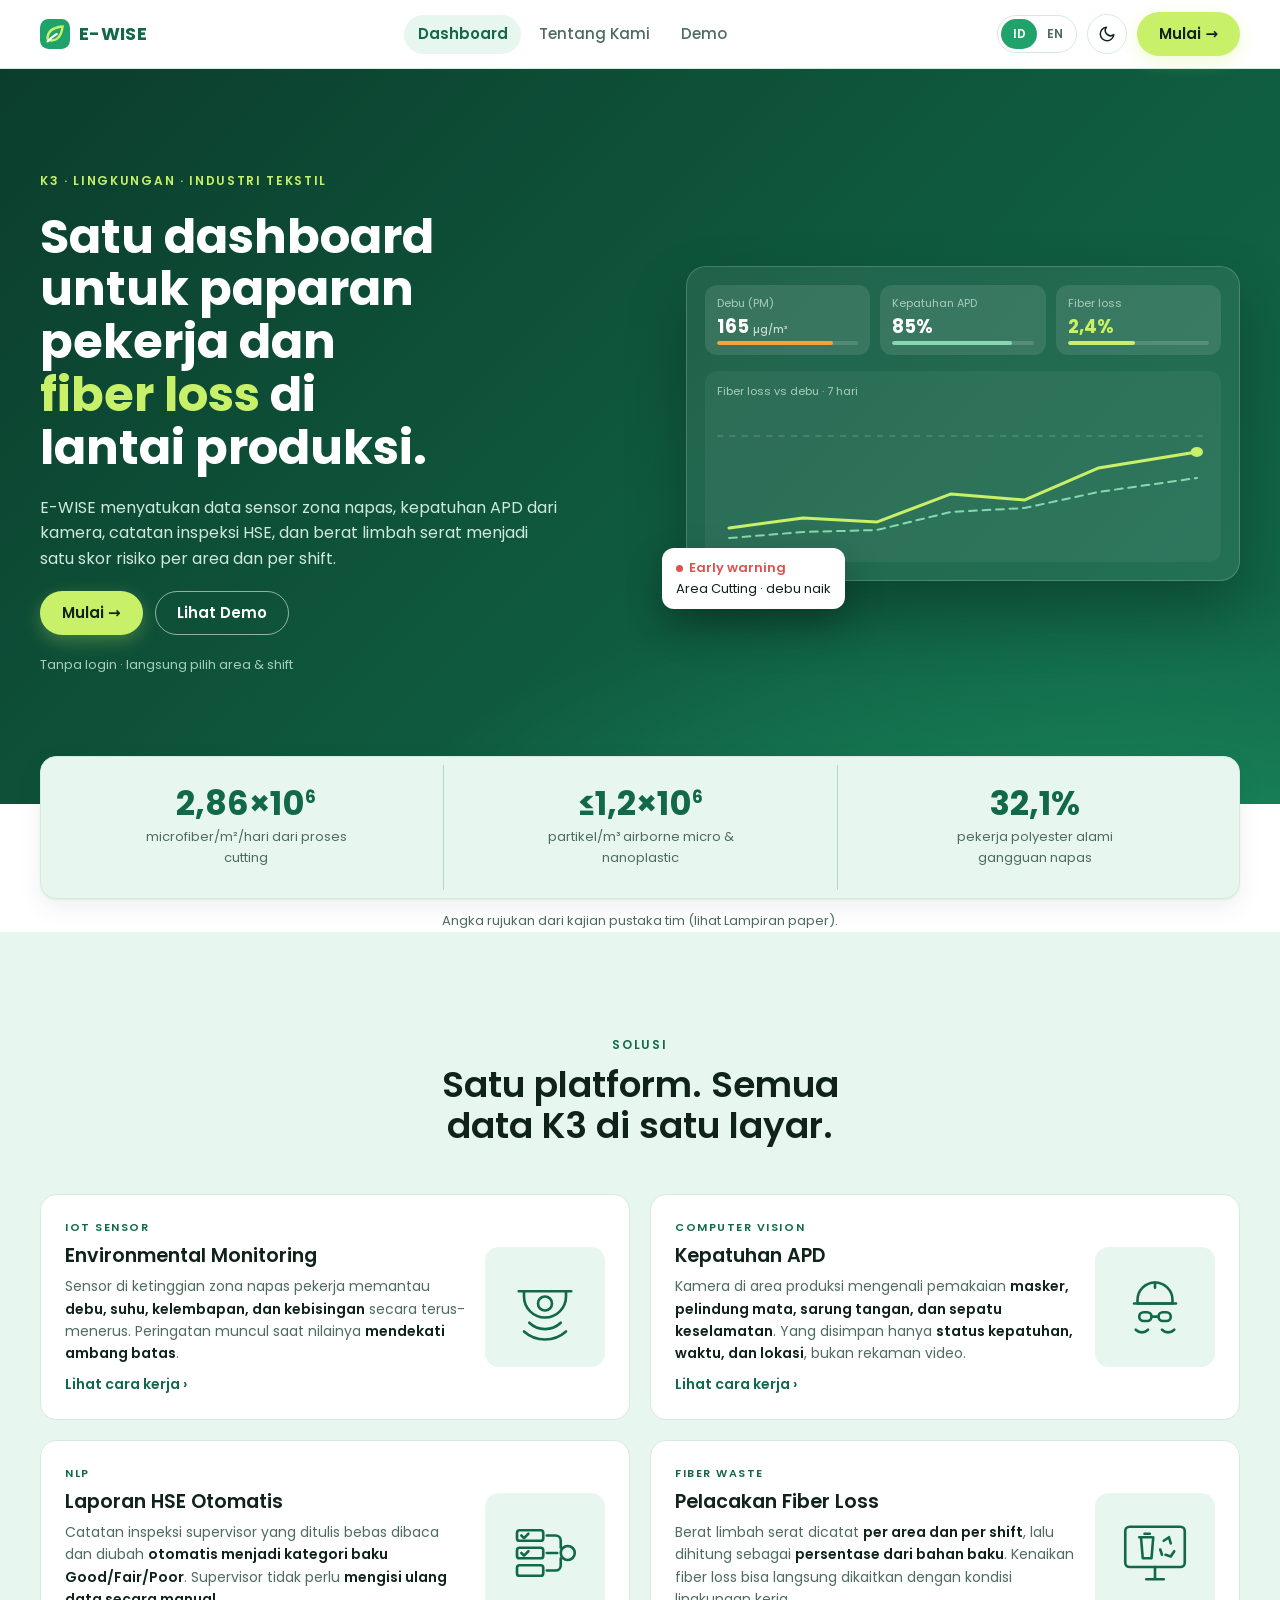
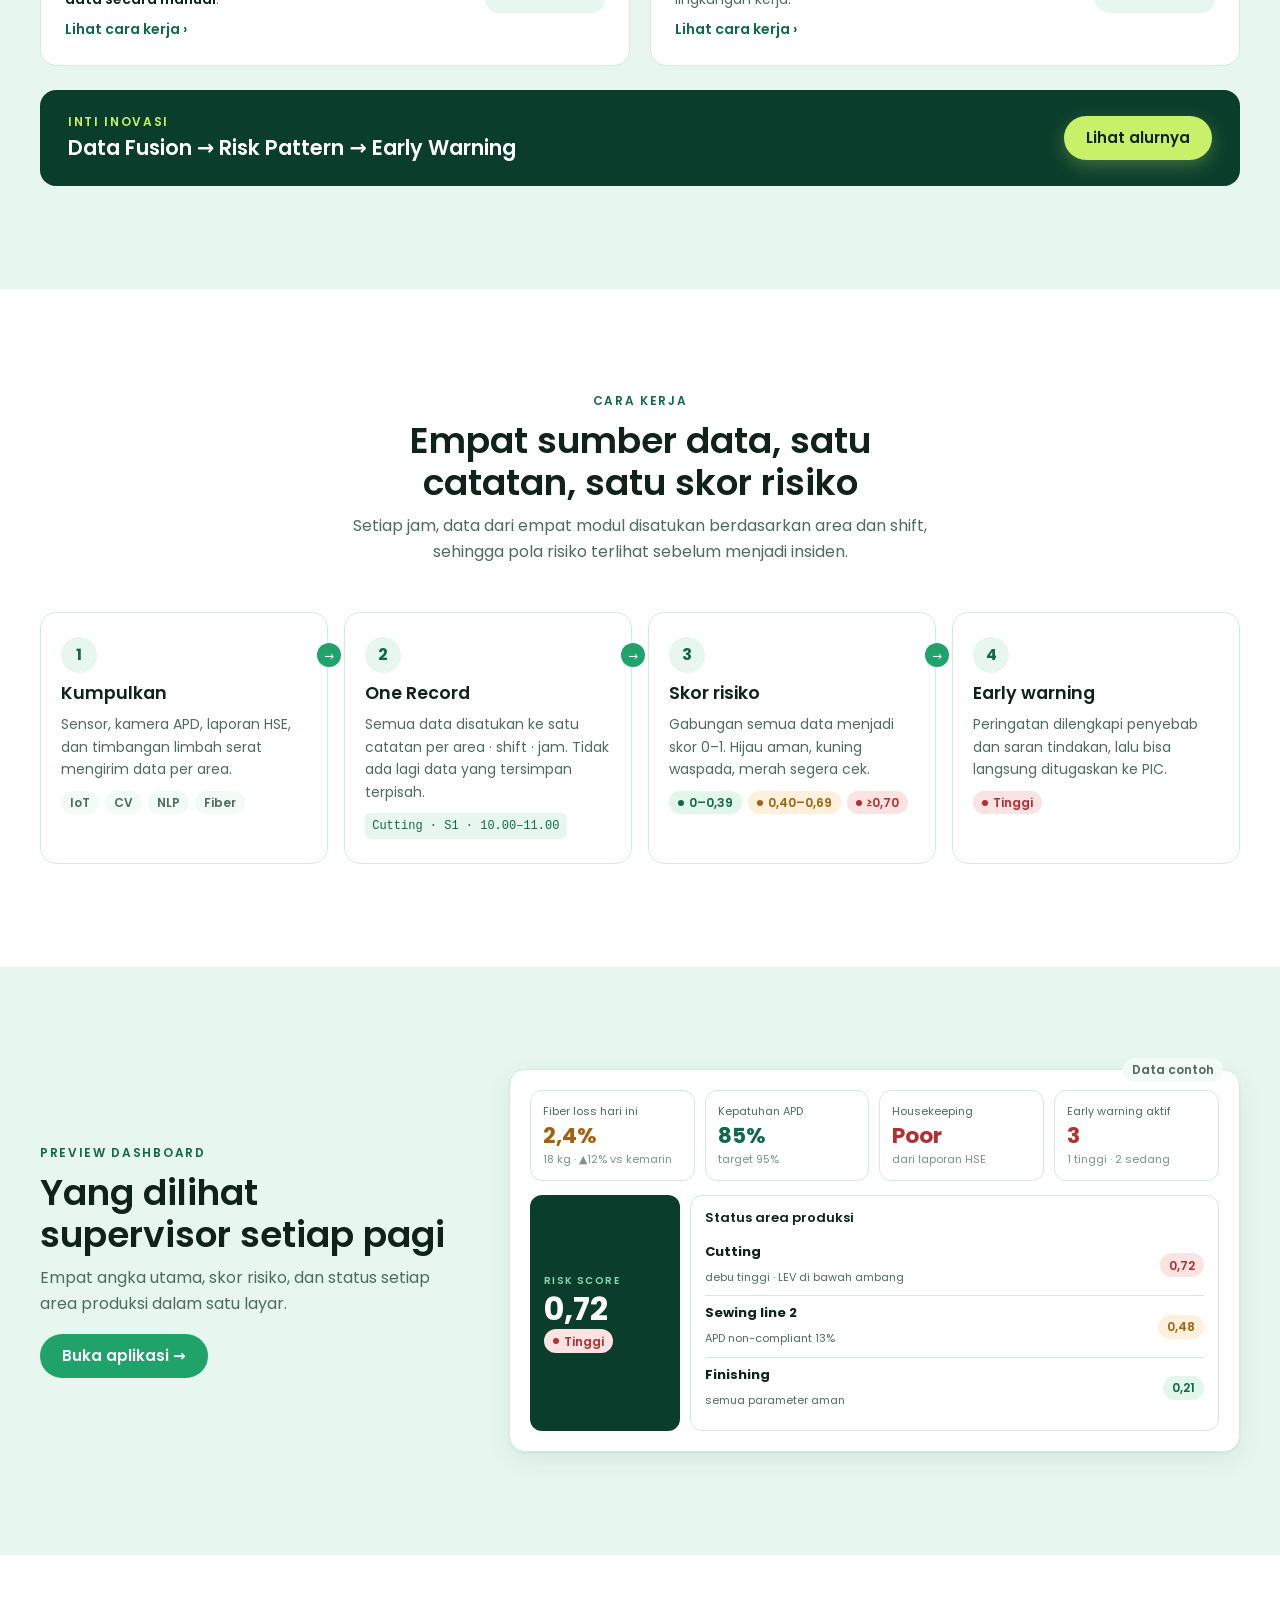
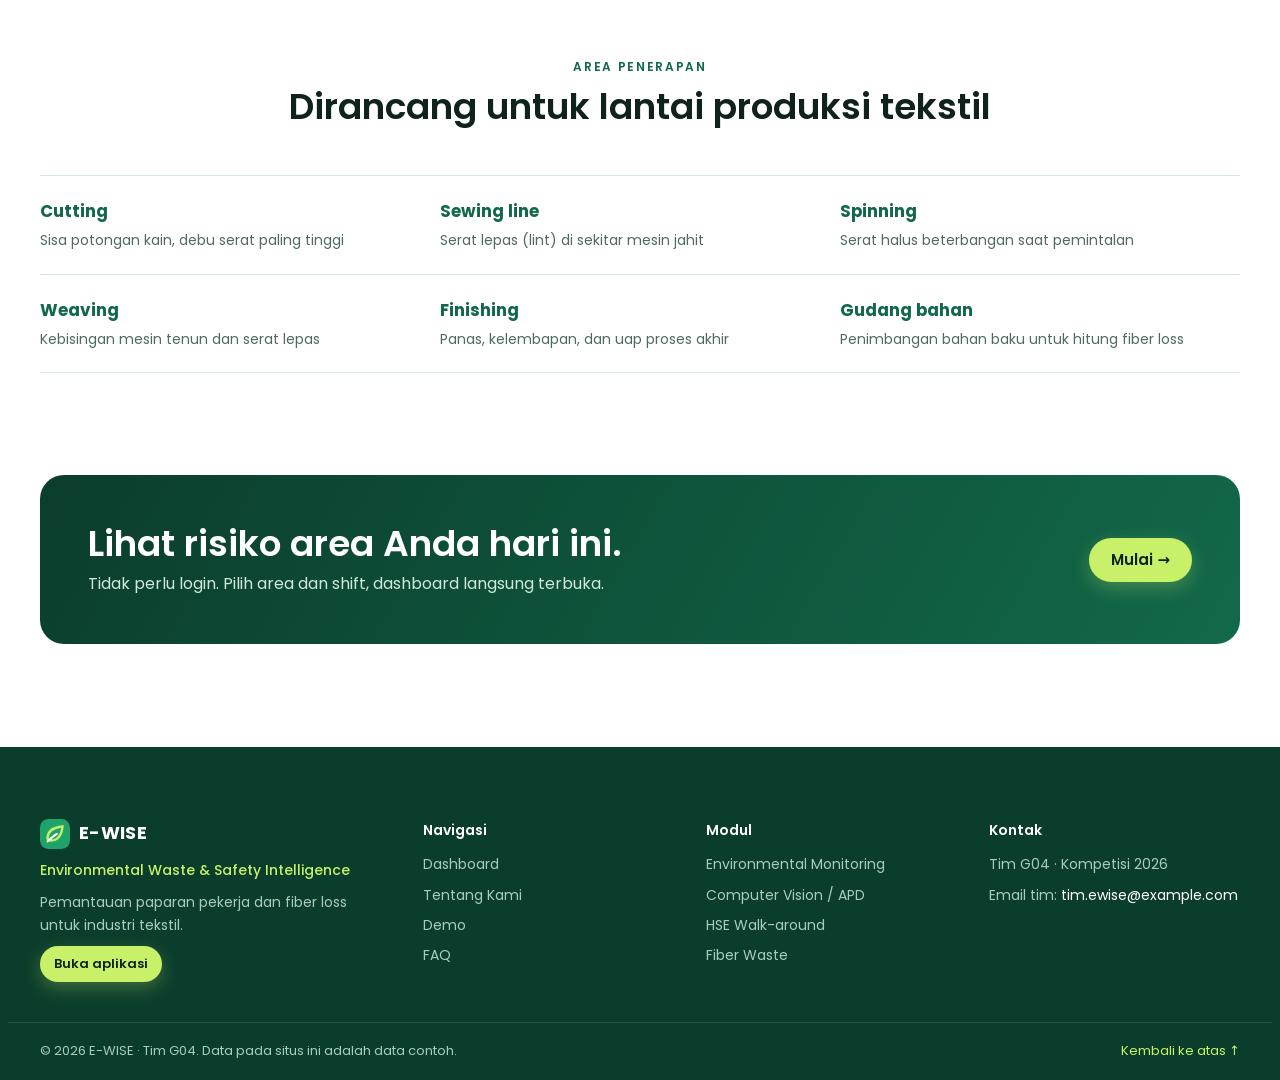
==== index.html @ 15e207cf "First Commit" ====
<!doctype html>
<html lang="id">
<head>
<meta charset="utf-8">
<meta name="viewport" content="width=device-width, initial-scale=1, viewport-fit=cover">
<title>E-WISE</title>
<meta name="claude:viewport-fit-sides" content="cover">
<meta name="description" content="E-WISE — Environmental Waste & Safety Intelligence. Satu dashboard untuk paparan pekerja dan fiber loss di lantai produksi tekstil.">
<link rel="preconnect" href="https://fonts.googleapis.com">
<link rel="preconnect" href="https://fonts.gstatic.com" crossorigin>
<link rel="stylesheet" href="https://fonts.googleapis.com/css2?family=Poppins:wght@400;500;600;700&display=swap">
<link rel="stylesheet" href="assets/css/tokens.css">
<link rel="stylesheet" href="assets/css/site.css">
</head>
<body>
<a class="skip" href="#main" data-i18n="nav.skip">Lompat ke konten</a>

<!-- =================== HEADER =================== -->
<header class="site-header" id="top">
  <div class="wrap header-inner">
    <a class="logo" href="#dashboard" data-logo aria-label="E-WISE beranda"><span>E-WISE</span></a>

    <nav class="main-nav" id="mainNav" aria-label="Utama">
      <a href="#dashboard" data-route="dashboard" data-i18n="nav.dashboard">Dashboard</a>
      <a href="#tentang" data-route="tentang" data-i18n="nav.about">Tentang Kami</a>
      <a href="#demo" data-route="demo" data-i18n="nav.demo">Demo</a>
    </nav>

    <div class="header-tools">
      <div class="seg" role="group" data-i18n-attr="aria-label:common.lang">
        <button type="button" data-lang-btn="id" aria-pressed="true">ID</button>
        <button type="button" data-lang-btn="en" aria-pressed="false">EN</button>
      </div>
      <button type="button" class="theme-toggle" data-theme-toggle aria-label="Ganti tema">
        <svg class="i-moon" viewBox="0 0 24 24" fill="none" stroke="currentColor" stroke-width="2" stroke-linecap="round" stroke-linejoin="round"><path d="M21 12.8A9 9 0 1 1 11.2 3a7 7 0 0 0 9.8 9.8z"/></svg>
        <svg class="i-sun" viewBox="0 0 24 24" fill="none" stroke="currentColor" stroke-width="2" stroke-linecap="round"><circle cx="12" cy="12" r="4.5"/><path d="M12 2v2M12 20v2M4.9 4.9l1.4 1.4M17.7 17.7l1.4 1.4M2 12h2M20 12h2M4.9 19.1l1.4-1.4M17.7 6.3l1.4-1.4"/></svg>
      </button>
      <a class="btn btn-accent btn-start" href="app.html" data-i18n="nav.start">Mulai →</a>
      <button type="button" class="nav-burger" id="navBurger" aria-expanded="false" aria-controls="mainNav">
        <span class="sr-only" data-i18n="nav.menu">Menu</span>
        <svg viewBox="0 0 24 24" width="22" height="22" fill="none" stroke="currentColor" stroke-width="2" stroke-linecap="round"><path d="M4 7h16M4 12h16M4 17h16"/></svg>
      </button>
    </div>
  </div>
</header>

<main id="main">

<!-- =================== VIEW: DASHBOARD (Beranda) =================== -->
<section class="view" data-view="dashboard" aria-labelledby="heroTitle">

  <!-- Hero -->
  <div class="hero band">
    <div class="wrap hero-inner">
      <div class="hero-copy">
        <p class="eyebrow eyebrow-lime" data-i18n="hero.eyebrow">K3 · Lingkungan · Industri Tekstil</p>
        <h1 id="heroTitle" data-i18n-html="hero.title">Satu dashboard untuk paparan pekerja dan <span class="hl">fiber loss</span> di lantai produksi.</h1>
        <p class="hero-sub" data-i18n="hero.sub"></p>
        <div class="hero-cta">
          <a class="btn btn-accent" href="app.html" data-i18n="hero.ctaStart">Mulai →</a>
          <a class="btn btn-ghost-light" href="#demo" data-i18n="hero.ctaDemo">Lihat Demo</a>
        </div>
        <p class="hero-note" data-i18n="hero.note"></p>
      </div>

      <div class="hero-visual" aria-hidden="true">
        <div class="pv-frame">
          <div class="pv-tiles">
            <div class="pv-tile"><span data-i18n="hero.pvPm">Debu (PM)</span><b class="tabnum">165 <small>µg/m³</small></b><i class="bar"><em style="width:82%;background:var(--warn)"></em></i></div>
            <div class="pv-tile"><span data-i18n="hero.pvApd">Kepatuhan APD</span><b class="tabnum">85%</b><i class="bar"><em style="width:85%"></em></i></div>
            <div class="pv-tile"><span data-i18n="hero.pvFiber">Fiber loss</span><b class="tabnum hl">2,4%</b><i class="bar"><em style="width:48%;background:var(--c-lime)"></em></i></div>
          </div>
          <div class="pv-chart">
            <p class="pv-chart-label" data-i18n="hero.pvChart">Fiber loss vs debu · 7 hari</p>
            <svg viewBox="0 0 400 150" preserveAspectRatio="none">
              <path d="M0 30 H400" stroke="rgba(255,255,255,.25)" stroke-dasharray="5 5"/>
              <path class="pv-line" d="M10 122 L70 112 L130 116 L190 88 L250 94 L310 62 L390 46" fill="none" stroke="#C8F169" stroke-width="3" stroke-linecap="round" stroke-linejoin="round"/>
              <path d="M10 132 L70 126 L130 124 L190 106 L250 102 L310 86 L390 72" fill="none" stroke="#86D9AE" stroke-width="2" stroke-dasharray="6 5" stroke-linecap="round"/>
              <circle cx="390" cy="46" r="5" fill="#C8F169"/>
            </svg>
          </div>
        </div>
        <div class="pv-toast">
          <p class="pv-toast-t"><span class="dot dot-risk"></span> <span data-i18n="hero.ewTitle">Early warning</span></p>
          <p data-i18n="hero.ewBody">Area Cutting · debu naik</p>
        </div>
      </div>
    </div>
  </div>

  <!-- Angka -->
  <div class="wrap">
    <div class="stats card">
      <div class="stat"><b class="tabnum">2,86×10<sup>6</sup></b><span data-i18n="stats.s1"></span></div>
      <div class="stat"><b class="tabnum">≤1,2×10<sup>6</sup></b><span data-i18n="stats.s2"></span></div>
      <div class="stat"><b class="tabnum">32,1%</b><span data-i18n="stats.s3"></span></div>
    </div>
    <p class="caption stats-note" data-i18n="stats.note"></p>
  </div>

  <!-- Solusi: 4 modul -->
  <div class="section section-soft" id="solusi">
    <div class="wrap">
      <header class="sec-head">
        <p class="eyebrow" data-i18n="sol.eyebrow">Solusi</p>
        <h2 data-i18n="sol.title">Satu platform. Semua data K3 di satu layar.</h2>
      </header>
      <div class="modules">
        <article class="module card">
          <div class="module-text">
            <p class="eyebrow" data-i18n="sol.m1.tag"></p>
            <h3 data-i18n="sol.m1.title"></h3>
            <p data-i18n-html="sol.m1.desc"></p>
            <a href="#demo-2" class="more" data-i18n="sol.link">Lihat cara kerja ›</a>
          </div>
          <div class="module-art"><svg viewBox="0 0 96 96" fill="none" stroke="currentColor" stroke-width="3" stroke-linecap="round"><path d="M18 30h60M24 30v6a24 24 0 0 0 48 0v-6"/><circle cx="48" cy="44" r="8"/><path d="M30 66a26 26 0 0 0 36 0M24 76a36 36 0 0 0 48 0"/></svg></div>
        </article>
        <article class="module card">
          <div class="module-text">
            <p class="eyebrow" data-i18n="sol.m2.tag"></p>
            <h3 data-i18n="sol.m2.title"></h3>
            <p data-i18n-html="sol.m2.desc"></p>
            <a href="#demo-3" class="more" data-i18n="sol.link">Lihat cara kerja ›</a>
          </div>
          <div class="module-art"><svg viewBox="0 0 96 96" fill="none" stroke="currentColor" stroke-width="3" stroke-linecap="round" stroke-linejoin="round"><path d="M28 40a20 20 0 0 1 40 0v4H28z"/><path d="M24 44h48M48 20v6"/><rect x="30" y="54" width="14" height="10" rx="5"/><rect x="52" y="54" width="14" height="10" rx="5"/><path d="M44 59h8"/><path d="M26 74c4 4 10 4 14 0M56 74c4 4 10 4 14 0"/></svg></div>
        </article>
        <article class="module card">
          <div class="module-text">
            <p class="eyebrow" data-i18n="sol.m3.tag"></p>
            <h3 data-i18n="sol.m3.title"></h3>
            <p data-i18n-html="sol.m3.desc"></p>
            <a href="#demo-4" class="more" data-i18n="sol.link">Lihat cara kerja ›</a>
          </div>
          <div class="module-art"><svg viewBox="0 0 96 96" fill="none" stroke="currentColor" stroke-width="3" stroke-linecap="round" stroke-linejoin="round"><rect x="16" y="22" width="30" height="12" rx="3"/><rect x="16" y="42" width="30" height="12" rx="3"/><rect x="16" y="62" width="30" height="12" rx="3"/><path d="M21 28l3 3 5-5M21 48l3 3 5-5"/><path d="M50 28h10a6 6 0 0 1 6 6v8M50 48h12M50 68h10a6 6 0 0 0 6-6v-8"/><circle cx="74" cy="48" r="8"/></svg></div>
        </article>
        <article class="module card">
          <div class="module-text">
            <p class="eyebrow" data-i18n="sol.m4.tag"></p>
            <h3 data-i18n="sol.m4.title"></h3>
            <p data-i18n-html="sol.m4.desc"></p>
            <a href="#demo-5" class="more" data-i18n="sol.link">Lihat cara kerja ›</a>
          </div>
          <div class="module-art"><svg viewBox="0 0 96 96" fill="none" stroke="currentColor" stroke-width="3" stroke-linecap="round" stroke-linejoin="round"><rect x="14" y="18" width="68" height="46" rx="5"/><path d="M38 78h20M48 64v14"/><path d="M30 30h14M32 30l2 24h10l2-24M36 26h6"/><path d="M58 34l6-4 2 7M70 46l-4 6-6-2M56 50l-2-6"/></svg></div>
        </article>
      </div>

      <div class="innov band">
        <div>
          <p class="eyebrow eyebrow-lime" data-i18n="innov.eyebrow">Inti inovasi</p>
          <p class="innov-title" data-i18n="innov.title">Data Fusion → Risk Pattern → Early Warning</p>
        </div>
        <a class="btn btn-accent" href="#cara-kerja" data-i18n="innov.btn">Lihat alurnya</a>
      </div>
    </div>
  </div>

  <!-- Cara kerja singkat -->
  <div class="section" id="cara-kerja">
    <div class="wrap">
      <header class="sec-head">
        <p class="eyebrow" data-i18n="how.eyebrow">Cara kerja</p>
        <h2 data-i18n="how.title"></h2>
        <p class="sec-sub" data-i18n="how.sub"></p>
      </header>
      <ol class="flow">
        <li class="flow-step"><span class="flow-n">1</span><h3 data-i18n="how.s1t"></h3><p data-i18n="how.s1d"></p>
          <div class="flow-sources"><span class="chip chip-neutral no-dot">IoT</span><span class="chip chip-neutral no-dot">CV</span><span class="chip chip-neutral no-dot">NLP</span><span class="chip chip-neutral no-dot">Fiber</span></div></li>
        <li class="flow-step"><span class="flow-n">2</span><h3 data-i18n="how.s2t"></h3><p data-i18n="how.s2d"></p>
          <code class="flow-code">Cutting · S1 · 10.00–11.00</code></li>
        <li class="flow-step"><span class="flow-n">3</span><h3 data-i18n="how.s3t"></h3><p data-i18n="how.s3d"></p>
          <div class="flow-scale"><span class="chip chip-ok">0–0,39</span><span class="chip chip-warn">0,40–0,69</span><span class="chip chip-risk">≥0,70</span></div></li>
        <li class="flow-step"><span class="flow-n">4</span><h3 data-i18n="how.s4t"></h3><p data-i18n="how.s4d"></p>
          <div class="flow-sources"><span class="chip chip-risk" data-i18n="preview.high">Tinggi</span></div></li>
      </ol>
    </div>
  </div>

  <!-- Preview dashboard -->
  <div class="section section-soft" id="preview">
    <div class="wrap preview-grid">
      <header class="sec-head sec-head-left">
        <p class="eyebrow" data-i18n="preview.eyebrow">Preview dashboard</p>
        <h2 data-i18n="preview.title"></h2>
        <p class="sec-sub" data-i18n="preview.sub"></p>
        <a class="btn btn-primary" href="app.html" data-i18n="preview.open">Buka aplikasi →</a>
      </header>
      <div class="preview card">
        <span class="chip chip-neutral no-dot sample-tag" data-i18n="preview.sample">Data contoh</span>
        <div class="kpis">
          <div class="kpi"><span data-i18n="preview.k1"></span><b class="tabnum" style="color:var(--warn-text)">2,4%</b><small data-i18n="preview.k1s"></small></div>
          <div class="kpi"><span data-i18n="preview.k2"></span><b class="tabnum" style="color:var(--ok-text)">85%</b><small data-i18n="preview.k2s"></small></div>
          <div class="kpi"><span data-i18n="preview.k3"></span><b style="color:var(--risk-text)">Poor</b><small data-i18n="preview.k3s"></small></div>
          <div class="kpi"><span data-i18n="preview.k4"></span><b class="tabnum" style="color:var(--risk-text)">3</b><small data-i18n="preview.k4s"></small></div>
        </div>
        <div class="preview-bottom">
          <div class="risk-tile">
            <span data-i18n="preview.risk">Risk score</span>
            <b class="tabnum">0,72</b>
            <span class="chip chip-risk" data-i18n="preview.high">Tinggi</span>
          </div>
          <div class="area-status">
            <p class="mini-title" data-i18n="preview.areas">Status area produksi</p>
            <ul>
              <li><div><b>Cutting</b><small>debu tinggi · LEV di bawah ambang</small></div><span class="chip chip-risk no-dot">0,72</span></li>
              <li><div><b>Sewing line 2</b><small>APD non-compliant 13%</small></div><span class="chip chip-warn no-dot">0,48</span></li>
              <li><div><b>Finishing</b><small>semua parameter aman</small></div><span class="chip chip-ok no-dot">0,21</span></li>
            </ul>
          </div>
        </div>
      </div>
    </div>
  </div>

  <!-- Area penerapan -->
  <div class="section" id="area">
    <div class="wrap">
      <header class="sec-head">
        <p class="eyebrow" data-i18n="areas.eyebrow">Area penerapan</p>
        <h2 data-i18n="areas.title"></h2>
      </header>
      <ul class="areas">
        <li><b data-i18n="areas.a1"></b><span data-i18n="areas.a1d"></span></li>
        <li><b data-i18n="areas.a2"></b><span data-i18n="areas.a2d"></span></li>
        <li><b data-i18n="areas.a3"></b><span data-i18n="areas.a3d"></span></li>
        <li><b data-i18n="areas.a4"></b><span data-i18n="areas.a4d"></span></li>
        <li><b data-i18n="areas.a5"></b><span data-i18n="areas.a5d"></span></li>
        <li><b data-i18n="areas.a6"></b><span data-i18n="areas.a6d"></span></li>
      </ul>
    </div>
  </div>

  <!-- CTA -->
  <div class="wrap">
    <div class="cta band">
      <div>
        <h2 data-i18n="cta.title"></h2>
        <p data-i18n="cta.sub"></p>
      </div>
      <a class="btn btn-accent" href="app.html" data-i18n="cta.btn">Mulai →</a>
    </div>
  </div>
</section>

<!-- =================== VIEW: TENTANG KAMI =================== -->
<section class="view" data-view="tentang" hidden aria-labelledby="aboutTitle">
  <div class="page-hero">
    <div class="wrap">
      <p class="eyebrow" data-i18n="about.eyebrow">Tentang kami</p>
      <h1 id="aboutTitle" data-i18n="about.title"></h1>
      <p class="lead" data-i18n="about.lead"></p>
    </div>
  </div>

  <!-- Masalah (shortcut Tentang Kami — sesuai brief) -->
  <div class="section section-tight" id="masalah">
    <div class="wrap">
      <header class="sec-head">
        <p class="eyebrow" data-i18n="about.probEyebrow">Masalah</p>
        <h2 class="prob-title" data-i18n-html="about.probTitle"></h2>
      </header>
      <div class="problems">
        <article class="problem card">
          <div class="problem-ic"><svg viewBox="0 0 64 64" fill="none" stroke="currentColor" stroke-width="2.5" stroke-linecap="round" stroke-linejoin="round"><circle cx="30" cy="24" r="10"/><path d="M14 56c0-10 7-16 16-16s16 6 16 16"/><path d="M22 30h16v6H22z"/><circle cx="48" cy="20" r="3"/><circle cx="54" cy="28" r="2"/><circle cx="50" cy="12" r="2"/></svg></div>
          <div>
            <h3 data-i18n="about.p1t"></h3>
            <p data-i18n-html="about.p1d"></p>
            <span class="chip chip-ok no-dot" data-i18n="about.p1s"></span>
          </div>
        </article>
        <article class="problem card">
          <div class="problem-ic"><svg viewBox="0 0 64 64" fill="none" stroke="currentColor" stroke-width="2.5" stroke-linecap="round" stroke-linejoin="round"><path d="M8 18h18l4 6h26v28H8z"/><circle cx="32" cy="36" r="5"/><path d="M24 48c1-4 4-6 8-6s7 2 8 6"/></svg></div>
          <div>
            <h3 data-i18n="about.p2t"></h3>
            <p data-i18n-html="about.p2d"></p>
            <span class="chip chip-ok no-dot" data-i18n="about.p2s"></span>
          </div>
        </article>
      </div>
    </div>
  </div>

  <!-- Cerita + visi misi -->
  <div class="section section-soft">
    <div class="wrap story">
      <div class="story-text">
        <p class="eyebrow" data-i18n="about.storyEyebrow">Cerita</p>
        <h2 data-i18n="about.storyTitle"></h2>
        <p data-i18n="about.story1"></p>
        <p data-i18n="about.story2"></p>
      </div>
      <div class="vm">
        <div class="vm-card band">
          <p class="eyebrow eyebrow-lime" data-i18n="about.visiT">Visi</p>
          <p class="vm-visi" data-i18n="about.visi"></p>
        </div>
        <div class="vm-card card">
          <p class="eyebrow" data-i18n="about.misiT">Misi</p>
          <ol class="misi">
            <li data-i18n="about.misi1"></li>
            <li data-i18n="about.misi2"></li>
            <li data-i18n="about.misi3"></li>
          </ol>
        </div>
      </div>
    </div>
  </div>

  <!-- Standar acuan -->
  <div class="section" id="standar">
    <div class="wrap">
      <header class="sec-head">
        <p class="eyebrow" data-i18n="about.stdEyebrow">Standar acuan</p>
        <h2 data-i18n="about.stdTitle"></h2>
      </header>
      <div class="stds">
        <div class="std"><b data-i18n="about.std1t"></b><p data-i18n="about.std1d"></p></div>
        <div class="std"><b data-i18n="about.std2t"></b><p data-i18n="about.std2d"></p></div>
        <div class="std"><b data-i18n="about.std3t"></b><p data-i18n="about.std3d"></p></div>
      </div>
    </div>
  </div>

  <!-- Tim -->
  <div class="section section-soft" id="tim">
    <div class="wrap">
      <header class="sec-head">
        <p class="eyebrow" data-i18n="about.teamEyebrow">Tim</p>
        <h2 data-i18n="about.teamTitle">Tim G04</h2>
        <p class="caption" data-i18n="about.teamNote"></p>
      </header>
      <ul class="team">
        <li class="member card"><div class="avatar">1</div><b data-i18n="about.memberName">Nama anggota</b><span data-i18n="about.r1"></span></li>
        <li class="member card"><div class="avatar">2</div><b data-i18n="about.memberName">Nama anggota</b><span data-i18n="about.r2"></span></li>
        <li class="member card"><div class="avatar">3</div><b data-i18n="about.memberName">Nama anggota</b><span data-i18n="about.r3"></span></li>
        <li class="member card"><div class="avatar">4</div><b data-i18n="about.memberName">Nama anggota</b><span data-i18n="about.r4"></span></li>
      </ul>
    </div>
  </div>

  <!-- Perjalanan -->
  <div class="section" id="perjalanan">
    <div class="wrap">
      <header class="sec-head">
        <p class="eyebrow" data-i18n="about.jEyebrow">Perjalanan</p>
        <h2 data-i18n="about.jTitle"></h2>
      </header>
      <ol class="journey">
        <li class="done"><b data-i18n="about.j1t"></b><p data-i18n="about.j1d"></p></li>
        <li class="done"><b data-i18n="about.j2t"></b><p data-i18n="about.j2d"></p></li>
        <li class="now"><b><span data-i18n="about.j3t"></span> <span class="chip chip-ok no-dot" data-i18n="about.now">Sekarang</span></b><p data-i18n="about.j3d"></p></li>
        <li><b data-i18n="about.j4t"></b><p data-i18n="about.j4d"></p></li>
      </ol>
    </div>
  </div>
</section>

<!-- =================== VIEW: DEMO =================== -->
<section class="view" data-view="demo" hidden aria-labelledby="demoTitle">
  <div class="page-hero">
    <div class="wrap">
      <p class="eyebrow" data-i18n="demo.eyebrow">Demo</p>
      <h1 id="demoTitle" data-i18n="demo.title"></h1>
      <p class="lead" data-i18n="demo.sub"></p>
    </div>
  </div>

  <div class="section section-tight">
    <div class="wrap">
      <div class="steps-tabs" role="tablist" id="stepTabs"></div>
      <div class="step-panel card" id="stepPanel" role="tabpanel"></div>
    </div>
  </div>

  <div class="section section-soft">
    <div class="wrap demo-grid">
      <div class="video card">
        <div class="video-box">
          <svg viewBox="0 0 64 64" width="56" height="56"><circle cx="32" cy="32" r="30" fill="var(--accent)"/><path d="M26 20l18 12-18 12z" fill="var(--on-accent)"/></svg>
        </div>
        <div class="video-cap"><b data-i18n="demo.video">Video walkthrough</b><span class="caption" data-i18n="demo.videoNote"></span></div>
      </div>
      <div class="colors card">
        <h3 data-i18n="demo.colorsT">Arti warna</h3>
        <ul>
          <li><span class="sw" style="background:var(--ok)"></span><div><b data-i18n="demo.cOk">Hijau</b><span data-i18n="demo.cOkD">Aman</span></div></li>
          <li><span class="sw" style="background:var(--warn)"></span><div><b data-i18n="demo.cWarn">Kuning</b><span data-i18n="demo.cWarnD"></span></div></li>
          <li><span class="sw" style="background:var(--risk)"></span><div><b data-i18n="demo.cRisk">Merah</b><span data-i18n="demo.cRiskD"></span></div></li>
        </ul>
      </div>
    </div>
  </div>

  <div class="section" id="faq">
    <div class="wrap faq-grid">
      <div>
        <h2 data-i18n="demo.faqT">Pertanyaan umum</h2>
        <div class="faq" id="faqList"></div>
      </div>
      <form class="demo-form card" id="demoForm" novalidate>
        <h3 data-i18n="demo.formT">Jadwalkan demo langsung</h3>
        <p class="caption" data-i18n="demo.formSub"></p>
        <div class="field"><label for="fName" data-i18n="demo.fName">Nama</label><input class="input" id="fName" name="name" autocomplete="name" required></div>
        <div class="field"><label for="fOrg" data-i18n="demo.fOrg">Perusahaan / instansi</label><input class="input" id="fOrg" name="org" autocomplete="organization"></div>
        <div class="form-row">
          <div class="field"><label for="fEmail" data-i18n="demo.fEmail">Email</label><input class="input" id="fEmail" name="email" type="email" autocomplete="email" required></div>
          <div class="field"><label for="fDate" data-i18n="demo.fDate">Tanggal</label><input class="input" id="fDate" name="date" type="date"></div>
        </div>
        <div class="field"><label for="fMsg" data-i18n="demo.fMsg">Area</label><textarea class="textarea" id="fMsg" name="msg" data-i18n-attr="placeholder:demo.fMsgPh"></textarea></div>
        <p class="form-msg" id="formMsg" role="status"></p>
        <button class="btn btn-primary" type="submit" data-i18n="demo.fSubmit">Kirim permintaan</button>
      </form>
    </div>
  </div>
</section>

</main>

<!-- =================== FOOTER =================== -->
<footer class="site-footer band">
  <div class="wrap footer-inner">
    <div class="footer-brand">
      <a class="logo logo-light" href="#dashboard" data-logo><span>E-WISE</span></a>
      <p class="footer-tag" data-i18n="footer.tag"></p>
      <p data-i18n="footer.desc"></p>
      <a class="btn btn-accent btn-sm" href="app.html" data-i18n="footer.app">Buka aplikasi</a>
    </div>
    <div class="footer-col">
      <p class="footer-h" data-i18n="footer.colNav">Navigasi</p>
      <a href="#dashboard" data-i18n="nav.dashboard">Dashboard</a>
      <a href="#tentang" data-i18n="nav.about">Tentang Kami</a>
      <a href="#demo" data-i18n="nav.demo">Demo</a>
      <a href="#faq">FAQ</a>
    </div>
    <div class="footer-col">
      <p class="footer-h" data-i18n="footer.colMod">Modul</p>
      <a href="#demo-2">Environmental Monitoring</a>
      <a href="#demo-3">Computer Vision / APD</a>
      <a href="#demo-4">HSE Walk-around</a>
      <a href="#demo-5">Fiber Waste</a>
    </div>
    <div class="footer-col">
      <p class="footer-h" data-i18n="footer.colContact">Kontak</p>
      <p data-i18n="footer.contactNote"></p>
      <p><span data-i18n="footer.email">Email tim</span>: <span class="selectable">tim.ewise@example.com</span></p>
    </div>
  </div>
  <div class="wrap footer-bottom">
    <p data-i18n="footer.copy"></p>
    <a href="#top" class="to-top" data-i18n="footer.top">Kembali ke atas ↑</a>
  </div>
</footer>

<script src="assets/js/core.js"></script>
<script src="assets/js/i18n-site.js"></script>
<script src="assets/js/site.js"></script>
</body>
</html>
---- assets/css/tokens.css ----
/* =========================================================
   E-WISE · Design tokens (dari brief "E-WISE: GSM")
   Layout: grid 12 kolom, max-width 1200px, jarak antar-section 96–120px
   Aturan pakai: 70% putih/mint soft, 20% hijau tua (section gelap, footer),
   10% lime hanya untuk CTA utama & highlight angka.
   Kuning/merah HANYA untuk status risiko.
   ========================================================= */

:root {
  /* Palet mentah (brief) */
  --c-forest: #0B3D2C;
  --c-primary-dark: #12694A;
  --c-primary: #1FA36B;
  --c-lime: #C8F169;
  --c-mint: #86D9AE;
  --c-mint-soft: #E7F7EF;
  --c-white: #FFFFFF;
  --c-ink: #10231B;

  /* Token semantik — tema terang */
  --bg: #FFFFFF;
  --bg-soft: #E7F7EF;
  --surface: #FFFFFF;
  --surface-2: #F3FBF7;
  --text: #10231B;
  --text-muted: #4E6B5E;
  --text-faint: #7A9488;
  --border: #D5EADF;
  --border-strong: #B4D8C5;
  --brand: #1FA36B;
  --brand-strong: #12694A;
  --brand-text: #12694A;
  --band: #0B3D2C;           /* section gelap, footer, sidebar */
  --band-2: #12694A;
  --on-band: #FFFFFF;
  --on-band-muted: #A9CDBC;
  --accent: #C8F169;          /* lime: CTA utama + highlight */
  --on-accent: #10231B;
  --overlay: rgba(6, 26, 19, .55);
  --shadow: 0 1px 2px rgba(11, 61, 44, .06), 0 8px 24px rgba(11, 61, 44, .08);
  --shadow-lg: 0 24px 60px rgba(11, 61, 44, .22);

  /* Status risiko (brief) */
  --ok: #1FA36B;     --ok-bg: #E3F6EC;    --ok-text: #12694A;
  --warn: #F2A33A;   --warn-bg: #FDF0DC;  --warn-text: #A4610D;
  --risk: #E05252;   --risk-bg: #FBE3E3;  --risk-text: #B42F2F;

  /* Tipografi — Poppins */
  --font: "Poppins", ui-sans-serif, system-ui, -apple-system, "Segoe UI", Roboto, Arial, sans-serif;
  --fs-h1: clamp(2rem, 1.2rem + 3.2vw, 3rem);      /* Bold 48 */
  --fs-h2: clamp(1.6rem, 1.1rem + 2vw, 2.25rem);   /* SemiBold 36 */
  --fs-h3: 1.375rem;                               /* SemiBold 22 */
  --fs-body: 1rem;                                 /* Regular 16 */
  --fs-caption: .8125rem;                          /* Regular 13 */
  --fs-eyebrow: .75rem;                            /* SemiBold 12 caps */

  --radius-card: 16px;
  --radius-sm: 10px;
  --radius-pill: 999px;
  --maxw: 1200px;
  --section-gap: clamp(64px, 8vw, 112px);
  --ease: cubic-bezier(.2, .7, .2, 1);
}

@media (prefers-color-scheme: dark) {
  :root:not([data-theme="light"]) {
    --bg: #07190F;
    --bg-soft: #0B2419;
    --surface: #0E2A1F;
    --surface-2: #123326;
    --text: #E7F7EF;
    --text-muted: #A3C7B5;
    --text-faint: #739A87;
    --border: #1D4334;
    --border-strong: #2A5A46;
    --brand: #2BBF7F;
    --brand-strong: #86D9AE;
    --brand-text: #86D9AE;
    --band: #0A2E21;
    --band-2: #12694A;
    --on-band: #FFFFFF;
    --on-band-muted: #9CC6B2;
    --accent: #C8F169;
    --on-accent: #10231B;
    --overlay: rgba(0, 0, 0, .62);
    --shadow: 0 1px 2px rgba(0, 0, 0, .3), 0 8px 24px rgba(0, 0, 0, .28);
    --shadow-lg: 0 24px 60px rgba(0, 0, 0, .5);
    --ok: #34C287;   --ok-bg: #12382A;   --ok-text: #86D9AE;
    --warn: #F2A33A; --warn-bg: #3A2A10; --warn-text: #F6C27A;
    --risk: #E86A6A; --risk-bg: #3D1A1A; --risk-text: #F29C9C;
    color-scheme: dark;
  }
}
:root[data-theme="dark"] {
  --bg: #07190F;
  --bg-soft: #0B2419;
  --surface: #0E2A1F;
  --surface-2: #123326;
  --text: #E7F7EF;
  --text-muted: #A3C7B5;
  --text-faint: #739A87;
  --border: #1D4334;
  --border-strong: #2A5A46;
  --brand: #2BBF7F;
  --brand-strong: #86D9AE;
  --brand-text: #86D9AE;
  --band: #0A2E21;
  --band-2: #12694A;
  --on-band: #FFFFFF;
  --on-band-muted: #9CC6B2;
  --accent: #C8F169;
  --on-accent: #10231B;
  --overlay: rgba(0, 0, 0, .62);
  --shadow: 0 1px 2px rgba(0, 0, 0, .3), 0 8px 24px rgba(0, 0, 0, .28);
  --shadow-lg: 0 24px 60px rgba(0, 0, 0, .5);
  --ok: #34C287;   --ok-bg: #12382A;   --ok-text: #86D9AE;
  --warn: #F2A33A; --warn-bg: #3A2A10; --warn-text: #F6C27A;
  --risk: #E86A6A; --risk-bg: #3D1A1A; --risk-text: #F29C9C;
  color-scheme: dark;
}

/* ---------- Base ---------- */
*, *::before, *::after { box-sizing: border-box; }
[hidden] { display: none !important; }
html { -webkit-text-size-adjust: 100%; scroll-behavior: smooth; }
body {
  margin: 0;
  font-family: var(--font);
  font-size: var(--fs-body);
  line-height: 1.6;
  background: var(--bg);
  color: var(--text);
  -webkit-font-smoothing: antialiased;
  transition: background-color .25s var(--ease), color .25s var(--ease);
}
h1, h2, h3, h4 { margin: 0; line-height: 1.15; text-wrap: balance; color: var(--text); }
h1 { font-size: var(--fs-h1); font-weight: 700; line-height: 1.1; }
h2 { font-size: var(--fs-h2); font-weight: 600; }
h3 { font-size: var(--fs-h3); font-weight: 600; }
p { margin: 0; }
a { color: var(--brand-text); }
img, svg { max-width: 100%; }
button, input, select, textarea { font: inherit; color: inherit; }
:focus-visible { outline: 3px solid var(--brand); outline-offset: 2px; border-radius: 6px; }
.tabnum { font-variant-numeric: tabular-nums; }
.sr-only { position: absolute; width: 1px; height: 1px; overflow: hidden; clip: rect(0 0 0 0); white-space: nowrap; }

.eyebrow {
  font-size: var(--fs-eyebrow);
  font-weight: 600;
  letter-spacing: .14em;
  text-transform: uppercase;
  color: var(--brand-text);
}
.caption { font-size: var(--fs-caption); color: var(--text-muted); }
.hl { color: var(--accent); }

/* ---------- Buttons (pill) ---------- */
.btn {
  display: inline-flex; align-items: center; justify-content: center; gap: .5em;
  min-height: 44px; padding: .6em 1.4em;
  border-radius: var(--radius-pill); border: 1.5px solid transparent;
  font-weight: 600; font-size: .9375rem; text-decoration: none; cursor: pointer;
  transition: transform .15s var(--ease), background-color .2s, border-color .2s, color .2s, box-shadow .2s;
  white-space: nowrap;
}
.btn:hover { transform: translateY(-1px); }
.btn:active { transform: translateY(0); }
.btn-accent { background: var(--accent); color: var(--on-accent); box-shadow: 0 6px 18px rgba(200, 241, 105, .28); }
.btn-accent:hover { box-shadow: 0 10px 24px rgba(200, 241, 105, .4); }
.btn-primary { background: var(--brand); color: #fff; }
.btn-primary:hover { background: var(--brand-strong); color: #fff; }
:root[data-theme="dark"] .btn-primary:hover { color: var(--on-accent); }
.btn-outline { border-color: var(--brand); color: var(--brand-text); background: transparent; }
.btn-outline:hover { background: var(--bg-soft); }
.btn-ghost-light { border-color: rgba(255,255,255,.55); color: #fff; background: transparent; }
.btn-ghost-light:hover { background: rgba(255,255,255,.1); }
.btn-sm { min-height: 36px; padding: .35em 1em; font-size: .8125rem; }
.btn[disabled] { opacity: .5; cursor: not-allowed; transform: none; }

/* ---------- Chips status risiko ---------- */
.chip {
  display: inline-flex; align-items: center; gap: .4em;
  padding: .2em .75em; border-radius: var(--radius-pill);
  font-size: .75rem; font-weight: 600; white-space: nowrap;
}
.chip::before { content: ""; width: .5em; height: .5em; border-radius: 50%; background: currentColor; }
.chip.no-dot::before { display: none; }
.chip-ok { background: var(--ok-bg); color: var(--ok-text); }
.chip-warn { background: var(--warn-bg); color: var(--warn-text); }
.chip-risk { background: var(--risk-bg); color: var(--risk-text); }
.chip-neutral { background: var(--surface-2); color: var(--text-muted); }
.dot { display: inline-block; width: .55em; height: .55em; border-radius: 50%; }
.dot-ok { background: var(--ok); } .dot-warn { background: var(--warn); } .dot-risk { background: var(--risk); }

/* ---------- Card ---------- */
.card {
  background: var(--surface);
  border: 1px solid var(--border);
  border-radius: var(--radius-card);
}

/* ---------- Segmented toggles (ID | EN, tema) ---------- */
.seg {
  display: inline-flex; align-items: center;
  border: 1px solid var(--border); border-radius: var(--radius-pill);
  padding: 3px; background: var(--surface);
}
.seg button {
  border: 0; background: transparent; cursor: pointer;
  min-width: 36px; min-height: 30px; padding: 0 .6em;
  border-radius: var(--radius-pill); font-size: .75rem; font-weight: 600; color: var(--text-muted);
}
.seg button[aria-pressed="true"] { background: var(--brand); color: #fff; }

.theme-toggle {
  display: inline-grid; place-items: center;
  width: 40px; height: 40px; border-radius: 50%;
  border: 1px solid var(--border); background: var(--surface); color: var(--text);
  cursor: pointer; transition: background-color .2s, transform .2s var(--ease);
}
.theme-toggle:hover { background: var(--bg-soft); }
.theme-toggle svg { width: 18px; height: 18px; }
.theme-toggle .i-sun { display: none; }
:root[data-theme="dark"] .theme-toggle .i-sun { display: block; }
:root[data-theme="dark"] .theme-toggle .i-moon { display: none; }
@media (prefers-color-scheme: dark) {
  :root:not([data-theme]) .theme-toggle .i-sun { display: block; }
  :root:not([data-theme]) .theme-toggle .i-moon { display: none; }
}

/* ---------- Form ---------- */
.field { display: grid; gap: .35rem; min-width: 0; }
.field label { font-size: .8125rem; font-weight: 500; color: var(--text-muted); }
.input, .select, .textarea {
  width: 100%; min-height: 44px; padding: .55em .85em;
  border: 1px solid var(--border-strong); border-radius: var(--radius-sm);
  background: var(--surface); color: var(--text);
}
.textarea { min-height: 96px; resize: vertical; }
.input:focus, .select:focus, .textarea:focus { outline: none; border-color: var(--brand); box-shadow: 0 0 0 3px color-mix(in srgb, var(--brand) 22%, transparent); }

/* ---------- Toast ---------- */
.toast-wrap {
  position: fixed; z-index: 200; left: 50%; transform: translateX(-50%);
  bottom: calc(20px + env(safe-area-inset-bottom, 0px));
  display: grid; gap: 8px; width: min(92vw, 420px); pointer-events: none;
}
.toast {
  background: var(--band); color: var(--on-band);
  padding: .8em 1.1em; border-radius: 12px; box-shadow: var(--shadow-lg);
  font-size: .875rem; display: flex; gap: .6em; align-items: center;
  animation: toast-in .3s var(--ease);
}
.toast::before { content: ""; width: 8px; height: 8px; border-radius: 50%; background: var(--accent); flex: none; }
@keyframes toast-in { from { opacity: 0; transform: translateY(8px); } to { opacity: 1; transform: none; } }

/* Logo mark */
.logo { display: inline-flex; align-items: center; gap: .55rem; font-weight: 700; letter-spacing: .02em; text-decoration: none; color: var(--brand-strong); font-size: 1.125rem; }
.logo-mark { width: 30px; height: 30px; flex: none; }

@media (prefers-reduced-motion: reduce) {
  *, *::before, *::after { animation-duration: .01ms !important; animation-iteration-count: 1 !important; transition-duration: .01ms !important; scroll-behavior: auto !important; }
}
---- assets/css/site.css ----
/* =========================================================
   E-WISE · site.css — halaman publik (SPA)
   ========================================================= */

.wrap {
  width: 100%;
  max-width: calc(var(--maxw) + 64px);
  margin-inline: auto;
  padding-left: max(16px, env(safe-area-inset-left, 0px));
  padding-right: max(16px, env(safe-area-inset-right, 0px));
}
@media (min-width: 720px) {
  .wrap { padding-left: max(32px, env(safe-area-inset-left, 0px)); padding-right: max(32px, env(safe-area-inset-right, 0px)); }
}

.skip { position: absolute; left: -999px; top: 8px; z-index: 300; background: var(--accent); color: var(--on-accent); padding: .5em 1em; border-radius: 8px; }
.skip:focus { left: 16px; }

.band { background: var(--band); color: var(--on-band); }
.band h1, .band h2, .band h3 { color: var(--on-band); }
.eyebrow-lime { color: var(--accent); }

/* ---------- Header ---------- */
.site-header {
  position: sticky; top: env(safe-area-inset-top, 0px); z-index: 50;
  background: color-mix(in srgb, var(--bg) 90%, transparent);
  backdrop-filter: saturate(1.4) blur(12px);
  -webkit-backdrop-filter: saturate(1.4) blur(12px);
  border-bottom: 1px solid var(--border);
}
.header-inner { display: flex; align-items: center; gap: 24px; min-height: 68px; }
.main-nav { display: flex; gap: 4px; margin-inline: auto; }
.main-nav a {
  position: relative; padding: .5em .9em; border-radius: var(--radius-pill);
  font-size: .9375rem; font-weight: 500; color: var(--text-muted); text-decoration: none;
  transition: color .2s, background-color .2s;
}
.main-nav a:hover { color: var(--text); background: var(--bg-soft); }
.main-nav a[aria-current="page"] { color: var(--brand-text); font-weight: 600; background: var(--bg-soft); }
.header-tools { display: flex; align-items: center; gap: 10px; }
.nav-burger { display: none; width: 44px; height: 44px; border: 1px solid var(--border); border-radius: 12px; background: var(--surface); cursor: pointer; place-items: center; color: var(--text); }

@media (max-width: 900px) {
  .header-inner { gap: 10px; }
  .logo { margin-right: auto; }
  .nav-burger { display: inline-grid; }
  .btn-start { display: none; }
  .main-nav {
    position: absolute; left: 0; right: 0; top: 100%;
    flex-direction: column; gap: 2px; margin: 0;
    padding: 10px max(16px, env(safe-area-inset-right, 0px)) 16px max(16px, env(safe-area-inset-left, 0px));
    background: var(--bg); border-bottom: 1px solid var(--border); box-shadow: var(--shadow);
    display: none;
  }
  .main-nav.open { display: flex; }
  .main-nav a { padding: .8em 1em; border-radius: 12px; }
}
@media (max-width: 420px) {
  .seg button { min-width: 30px; padding: 0 .4em; }
}

/* ---------- Views ---------- */
.view { animation: view-in .35s var(--ease); }
@keyframes view-in { from { opacity: .4; transform: translateY(6px); } to { opacity: 1; transform: none; } }

.section { padding-block: var(--section-gap); }
.section-tight { padding-block: clamp(40px, 5vw, 64px); }
.section-soft { background: var(--bg-soft); }
.sec-head { display: grid; gap: 10px; justify-items: center; text-align: center; max-width: 760px; margin: 0 auto clamp(32px, 4vw, 48px); }
.sec-head-left { justify-items: start; text-align: left; margin: 0; }
.sec-sub { color: var(--text-muted); max-width: 62ch; }
.lead { color: var(--text-muted); font-size: 1.0625rem; max-width: 62ch; }

/* ---------- Hero ---------- */
.hero {
  background:
    radial-gradient(1200px 500px at 85% 110%, rgba(31, 163, 107, .55), transparent 60%),
    linear-gradient(135deg, #0B3D2C 0%, #0F5A3F 55%, #12694A 100%);
  overflow: hidden;
}
.hero-inner {
  display: grid; grid-template-columns: minmax(0, 1.05fr) minmax(0, 1fr);
  gap: clamp(32px, 5vw, 64px); align-items: center;
  padding-block: clamp(56px, 8vw, 104px) clamp(88px, 10vw, 128px);
}
.hero-copy { display: grid; gap: 20px; min-width: 0; }
.hero h1 { color: #fff; max-width: 15ch; }
.hero .hl { color: var(--c-lime); }
.hero-sub { color: #CFE9DC; max-width: 52ch; }
.hero-cta { display: flex; flex-wrap: wrap; gap: 12px; }
.hero-note { font-size: var(--fs-caption); color: #A9CDBC; }

.hero-visual { position: relative; min-width: 0; }
.pv-frame {
  background: rgba(255, 255, 255, .08);
  border: 1px solid rgba(255, 255, 255, .18);
  border-radius: 20px; padding: 18px; display: grid; gap: 16px;
  box-shadow: 0 30px 60px rgba(0, 0, 0, .25);
}
.pv-tiles { display: grid; grid-template-columns: repeat(3, minmax(0, 1fr)); gap: 10px; }
.pv-tile { background: rgba(255, 255, 255, .1); border-radius: 12px; padding: 10px 12px; display: grid; gap: 4px; color: #fff; min-width: 0; }
.pv-tile span { font-size: .6875rem; color: #A9CDBC; white-space: nowrap; overflow: hidden; text-overflow: ellipsis; }
.pv-tile b { font-size: 1.15rem; line-height: 1.1; }
.pv-tile small { font-size: .625rem; font-weight: 500; opacity: .75; }
.pv-tile .hl { color: var(--c-lime); }
.bar { display: block; height: 4px; border-radius: 4px; background: rgba(255, 255, 255, .15); overflow: hidden; }
.bar em { display: block; height: 100%; background: var(--c-mint); border-radius: 4px; }
.pv-chart { background: rgba(255, 255, 255, .05); border-radius: 12px; padding: 12px 12px 6px; }
.pv-chart-label { font-size: .6875rem; color: #A9CDBC; margin-bottom: 6px; }
.pv-chart svg { display: block; width: 100%; height: 150px; }
.pv-line { stroke-dasharray: 600; stroke-dashoffset: 0; animation: draw 1.6s var(--ease) both; }
@keyframes draw { from { stroke-dashoffset: 600; } to { stroke-dashoffset: 0; } }
.pv-toast {
  position: absolute; left: -24px; bottom: -28px;
  background: #fff; color: #10231B; border-radius: 12px; padding: 10px 14px;
  box-shadow: 0 16px 36px rgba(0, 0, 0, .28); font-size: .8125rem;
  animation: float 4s ease-in-out infinite;
}
.pv-toast-t { color: #E05252; font-weight: 600; display: flex; gap: 6px; align-items: center; }
@keyframes float { 50% { transform: translateY(-6px); } }

@media (max-width: 880px) {
  .hero-inner { grid-template-columns: 1fr; }
  .pv-toast { left: 12px; }
}

/* ---------- Stats ---------- */
.stats {
  position: relative; z-index: 2; margin-top: -48px;
  display: grid; grid-template-columns: repeat(3, minmax(0, 1fr));
  background: var(--bg-soft); border-color: var(--border); box-shadow: var(--shadow);
  padding: 8px;
}
.stat { display: grid; gap: 6px; justify-items: center; text-align: center; padding: 22px 16px; }
.stat + .stat { border-left: 1px solid var(--border-strong); }
.stat b { font-size: clamp(1.6rem, 1.2rem + 1.4vw, 2.1rem); font-weight: 700; color: var(--brand-strong); line-height: 1; }
.stat sup { font-size: .5em; }
.stat span { font-size: .8125rem; color: var(--text-muted); max-width: 26ch; }
.stats-note { text-align: center; margin: 12px 0 0; }
@media (max-width: 680px) {
  .stats { grid-template-columns: 1fr; }
  .stat + .stat { border-left: 0; border-top: 1px solid var(--border-strong); }
}

/* ---------- Modules ---------- */
.modules { display: grid; grid-template-columns: repeat(2, minmax(0, 1fr)); gap: 20px; }
.module {
  display: grid; grid-template-columns: minmax(0, 1fr) 120px; gap: 20px; align-items: center;
  padding: 24px; transition: transform .25s var(--ease), box-shadow .25s, border-color .25s;
}
.module:hover { transform: translateY(-3px); box-shadow: var(--shadow); border-color: var(--border-strong); }
.module-text { display: grid; gap: 8px; min-width: 0; }
.module-text p:not(.eyebrow) { font-size: .875rem; color: var(--text-muted); }
.module-text b { color: var(--text); font-weight: 600; }
.module .eyebrow { font-size: .6875rem; }
.module h3 { font-size: 1.2rem; }
.more { font-size: .875rem; font-weight: 600; text-decoration: none; }
.more:hover { text-decoration: underline; }
.module-art { aspect-ratio: 1; max-width: 100%; border-radius: 14px; background: var(--bg-soft); color: var(--brand-strong); display: grid; place-items: center; }
.module-art svg { width: 70%; }
@media (max-width: 880px) { .modules { grid-template-columns: 1fr; } }
@media (max-width: 460px) { .module { grid-template-columns: 1fr; } .module-art { display: none; } }

.innov {
  margin-top: 24px; border-radius: var(--radius-card);
  display: flex; flex-wrap: wrap; align-items: center; justify-content: space-between; gap: 16px;
  padding: 22px 28px;
}
.innov-title { font-size: clamp(1.05rem, .9rem + .6vw, 1.3rem); font-weight: 600; }

/* ---------- Flow (cara kerja) ---------- */
.flow { list-style: none; margin: 0; padding: 0; display: grid; grid-template-columns: repeat(4, minmax(0, 1fr)); gap: 16px; counter-reset: none; }
.flow-step { position: relative; display: grid; align-content: start; gap: 10px; padding: 24px 20px; border: 1px solid var(--border); border-radius: var(--radius-card); background: var(--surface); }
.flow-step:not(:last-child)::after {
  content: "→"; position: absolute; right: -14px; top: 30px; z-index: 1;
  width: 24px; height: 24px; display: grid; place-items: center; border-radius: 50%;
  background: var(--brand); color: #fff; font-size: .75rem;
}
.flow-n { width: 36px; height: 36px; border-radius: 50%; display: grid; place-items: center; background: var(--bg-soft); color: var(--brand-strong); font-weight: 700; }
.flow-step h3 { font-size: 1.1rem; }
.flow-step p { font-size: .875rem; color: var(--text-muted); }
.flow-sources, .flow-scale { display: flex; flex-wrap: wrap; gap: 6px; }
.flow-code { font-size: .75rem; background: var(--bg-soft); color: var(--brand-text); padding: .3em .6em; border-radius: 6px; justify-self: start; }
@media (max-width: 980px) {
  .flow { grid-template-columns: repeat(2, minmax(0, 1fr)); }
  .flow-step:nth-child(2)::after { display: none; }
}
@media (max-width: 560px) {
  .flow { grid-template-columns: 1fr; }
  .flow-step:not(:last-child)::after { content: "↓"; right: auto; left: 32px; top: auto; bottom: -14px; display: grid; }
}

/* ---------- Preview ---------- */
.preview-grid { display: grid; grid-template-columns: minmax(0, .8fr) minmax(0, 1.4fr); gap: clamp(28px, 4vw, 56px); align-items: center; }
.preview-grid .sec-head .btn { margin-top: 8px; }
.preview { position: relative; padding: 20px; display: grid; gap: 14px; box-shadow: var(--shadow); }
.sample-tag { position: absolute; top: -12px; right: 16px; }
.kpis { display: grid; grid-template-columns: repeat(4, minmax(0, 1fr)); gap: 10px; }
.kpi { display: grid; gap: 2px; padding: 12px; border: 1px solid var(--border); border-radius: 12px; min-width: 0; }
.kpi span { font-size: .6875rem; color: var(--text-muted); }
.kpi b { font-size: 1.35rem; line-height: 1.2; }
.kpi small { font-size: .6875rem; color: var(--text-faint); }
.preview-bottom { display: grid; grid-template-columns: 150px minmax(0, 1fr); gap: 10px; }
.risk-tile { background: var(--band); color: #fff; border-radius: 12px; padding: 14px; display: grid; gap: 4px; align-content: center; justify-items: start; }
.risk-tile > span:first-child { font-size: .625rem; letter-spacing: .14em; text-transform: uppercase; color: var(--c-mint); font-weight: 600; }
.risk-tile b { font-size: 2rem; line-height: 1; }
.area-status { border: 1px solid var(--border); border-radius: 12px; padding: 12px 14px; }
.mini-title { font-size: .8125rem; font-weight: 600; margin-bottom: 6px; }
.area-status ul { list-style: none; margin: 0; padding: 0; }
.area-status li { display: flex; justify-content: space-between; align-items: center; gap: 10px; padding: 7px 0; }
.area-status li + li { border-top: 1px solid var(--border); }
.area-status b { font-size: .8125rem; display: block; }
.area-status small { font-size: .6875rem; color: var(--text-muted); }
@media (max-width: 980px) { .preview-grid { grid-template-columns: 1fr; } }
@media (max-width: 600px) { .kpis { grid-template-columns: repeat(2, minmax(0, 1fr)); } .preview-bottom { grid-template-columns: 1fr; } }

/* ---------- Areas ---------- */
.areas { list-style: none; margin: 0; padding: 0; display: grid; grid-template-columns: repeat(3, minmax(0, 1fr)); gap: 0; border-top: 1px solid var(--border); }
.areas li { display: grid; gap: 4px; padding: 22px 20px 22px 0; border-bottom: 1px solid var(--border); }
.areas b { font-size: 1.05rem; color: var(--brand-strong); }
.areas span { font-size: .875rem; color: var(--text-muted); }
@media (max-width: 760px) { .areas { grid-template-columns: repeat(2, minmax(0, 1fr)); } }
@media (max-width: 460px) { .areas { grid-template-columns: 1fr; } }

/* ---------- CTA ---------- */
.cta {
  margin-bottom: var(--section-gap); border-radius: 24px;
  padding: clamp(28px, 4vw, 48px);
  display: flex; flex-wrap: wrap; align-items: center; justify-content: space-between; gap: 20px;
  background: linear-gradient(120deg, var(--c-forest), var(--c-primary-dark));
}
.cta h2 { color: #fff; }
.cta p { color: #CFE9DC; margin-top: 6px; }

/* ---------- Page hero (Tentang, Demo) ---------- */
.page-hero { padding-block: clamp(48px, 7vw, 88px) clamp(24px, 3vw, 40px); background: linear-gradient(180deg, var(--bg-soft), var(--bg)); }
.page-hero .wrap { display: grid; gap: 14px; }
.page-hero h1 { max-width: 22ch; }

/* ---------- Problems ---------- */
.prob-title { font-size: clamp(1.4rem, 1rem + 1.6vw, 2rem); color: var(--text-muted); }
.prob-title .brand { color: var(--brand-strong); }
.problems { display: grid; grid-template-columns: repeat(2, minmax(0, 1fr)); gap: 20px; }
.problem { display: grid; grid-template-columns: 72px minmax(0, 1fr); gap: 18px; padding: 24px; }
.problem > div:last-child { display: grid; gap: 8px; justify-items: start; }
.problem h3 { font-size: 1.15rem; }
.problem p { font-size: .9375rem; color: var(--text-muted); }
.problem p b { color: var(--text); }
.problem-ic { width: 72px; height: 72px; border-radius: 14px; background: var(--bg-soft); color: var(--brand-strong); display: grid; place-items: center; }
.problem-ic svg { width: 44px; }
@media (max-width: 760px) { .problems { grid-template-columns: 1fr; } }
@media (max-width: 420px) { .problem { grid-template-columns: 1fr; } }

/* ---------- Story + visi misi ---------- */
.story { display: grid; grid-template-columns: minmax(0, 1fr) minmax(0, 1fr); gap: clamp(28px, 4vw, 56px); align-items: start; }
.story-text { display: grid; gap: 14px; }
.story-text p:not(.eyebrow) { color: var(--text-muted); max-width: 60ch; }
.vm { display: grid; gap: 16px; }
.vm-card { border-radius: var(--radius-card); padding: 24px; display: grid; gap: 10px; }
.vm-visi { font-size: 1.15rem; font-weight: 500; line-height: 1.5; }
.misi { margin: 0; padding-left: 1.2em; display: grid; gap: 8px; color: var(--text-muted); }
@media (max-width: 860px) { .story { grid-template-columns: 1fr; } }

/* ---------- Standar ---------- */
.stds { display: grid; grid-template-columns: repeat(3, minmax(0, 1fr)); gap: 20px; }
.std { display: grid; align-content: start; gap: 8px; padding: 22px 0 0; border-top: 3px solid var(--brand); }
.std b { font-size: 1.05rem; }
.std p { font-size: .875rem; color: var(--text-muted); }
@media (max-width: 760px) { .stds { grid-template-columns: 1fr; } }

/* ---------- Tim ---------- */
.team { list-style: none; margin: 0; padding: 0; display: grid; grid-template-columns: repeat(4, minmax(0, 1fr)); gap: 16px; }
.member { display: grid; justify-items: center; text-align: center; gap: 6px; padding: 24px 16px; }
.avatar { width: 72px; height: 72px; border-radius: 50%; display: grid; place-items: center; background: var(--bg-soft); color: var(--brand-strong); font-weight: 700; font-size: 1.4rem; margin-bottom: 6px; border: 2px dashed var(--border-strong); }
.member span { font-size: .8125rem; color: var(--text-muted); }
@media (max-width: 860px) { .team { grid-template-columns: repeat(2, minmax(0, 1fr)); } }

/* ---------- Journey ---------- */
.journey { list-style: none; margin: 0 auto; padding: 0; max-width: 720px; display: grid; gap: 0; }
.journey li { position: relative; padding: 0 0 28px 36px; display: grid; gap: 4px; }
.journey li::before { content: ""; position: absolute; left: 7px; top: 8px; bottom: -8px; width: 2px; background: var(--border-strong); }
.journey li:last-child::before { display: none; }
.journey li::after { content: ""; position: absolute; left: 0; top: 4px; width: 16px; height: 16px; border-radius: 50%; background: var(--surface); border: 2px solid var(--border-strong); }
.journey li.done::after { background: var(--brand); border-color: var(--brand); }
.journey li.now::after { background: var(--accent); border-color: var(--brand); box-shadow: 0 0 0 5px color-mix(in srgb, var(--accent) 35%, transparent); }
.journey b { display: flex; gap: 8px; align-items: center; flex-wrap: wrap; }
.journey p { color: var(--text-muted); font-size: .9375rem; }

/* ---------- Demo steps ---------- */
.steps-tabs { display: grid; grid-template-columns: repeat(6, minmax(0, 1fr)); gap: 8px; margin-bottom: 16px; }
.step-tab {
  display: grid; gap: 2px; text-align: left; padding: 12px 14px; cursor: pointer;
  border: 1px solid var(--border); border-radius: 14px; background: var(--surface); color: var(--text);
  transition: border-color .2s, background-color .2s, transform .2s var(--ease);
}
.step-tab:hover { border-color: var(--border-strong); transform: translateY(-2px); }
.step-tab small { font-size: .6875rem; font-weight: 600; color: var(--text-faint); text-transform: uppercase; letter-spacing: .1em; }
.step-tab span { font-size: .875rem; font-weight: 600; line-height: 1.3; }
.step-tab[aria-selected="true"] { background: var(--band); border-color: var(--band); color: #fff; }
.step-tab[aria-selected="true"] small { color: var(--accent); }
@media (max-width: 980px) { .steps-tabs { grid-template-columns: repeat(3, minmax(0, 1fr)); } }
@media (max-width: 520px) { .steps-tabs { grid-template-columns: repeat(2, minmax(0, 1fr)); } }

.step-panel { display: grid; grid-template-columns: minmax(0, 1.35fr) minmax(0, 1fr); gap: clamp(20px, 3vw, 40px); padding: clamp(18px, 3vw, 32px); align-items: center; }
@media (max-width: 860px) { .step-panel { grid-template-columns: 1fr; } }
.step-info { display: grid; gap: 14px; align-content: start; }
.step-info .lead { margin: 0; }
.step-points { list-style: none; margin: 0; padding: 0; display: grid; gap: 12px; }
.step-points li { display: grid; grid-template-columns: 32px minmax(0, 1fr); gap: 12px; align-items: start; }
.step-points li span { width: 32px; height: 32px; border-radius: 50%; display: grid; place-items: center; background: var(--brand); color: #fff; font-weight: 700; font-size: .875rem; }
.step-points li p { padding-top: 4px; }
.step-tip { background: var(--bg-soft); border-radius: 12px; padding: 10px 14px; font-size: .875rem; color: var(--brand-text); }
.step-info .btn { justify-self: start; }

/* mini mockup aplikasi */
.mini-app { border: 1px solid var(--border); border-radius: 14px; overflow: hidden; background: var(--surface-2); box-shadow: var(--shadow); min-width: 0; }
.mini-bar { display: flex; align-items: center; gap: 6px; padding: 8px 12px; border-bottom: 1px solid var(--border); background: var(--surface); }
.mini-bar i { width: 8px; height: 8px; border-radius: 50%; background: var(--border-strong); }
.mini-bar code { margin-left: 8px; font-size: .6875rem; color: var(--text-muted); background: var(--surface-2); padding: 2px 8px; border-radius: 6px; overflow: hidden; text-overflow: ellipsis; white-space: nowrap; }
.mini-body { display: grid; grid-template-columns: 38% minmax(0, 1fr); min-height: 230px; }
.mini-side { background: #0B3D2C; padding: 12px 8px; display: grid; align-content: start; gap: 3px; }
.mini-side p { font-size: .5625rem; letter-spacing: .12em; color: #7FB59C; margin: 8px 6px 2px; font-weight: 600; }
.mini-side span { font-size: .6875rem; color: #CFE9DC; padding: 5px 8px; border-radius: 6px; white-space: nowrap; overflow: hidden; text-overflow: ellipsis; }
.mini-side span.on { background: rgba(200, 241, 105, .14); color: var(--c-lime); font-weight: 600; outline: 2px solid var(--c-lime); }
.mini-main { padding: 12px; display: grid; gap: 8px; align-content: start; }
.mini-main .mm-title { font-size: .8125rem; font-weight: 600; }
.mm-grid { display: grid; grid-template-columns: repeat(2, minmax(0, 1fr)); gap: 6px; }
.mm-grid div { background: var(--surface); border: 1px solid var(--border); border-radius: 8px; padding: 6px 8px; font-size: .625rem; color: var(--text-muted); display: grid; }
.mm-grid b { font-size: .875rem; color: var(--text); }
.mm-select { display: grid; gap: 6px; }
.mm-select div { background: var(--surface); border: 1px solid var(--border); border-radius: 8px; padding: 8px; font-size: .6875rem; }
.mm-select .on { border-color: var(--brand); box-shadow: 0 0 0 2px color-mix(in srgb, var(--brand) 30%, transparent); }
.mm-btn { justify-self: end; background: var(--brand); color: #fff; font-size: .6875rem; font-weight: 600; padding: 5px 12px; border-radius: 999px; }

/* ---------- Video + colors ---------- */
.demo-grid { display: grid; grid-template-columns: minmax(0, 1.5fr) minmax(0, 1fr); gap: 20px; }
.video { overflow: hidden; display: grid; }
.video-box { aspect-ratio: 16 / 9; max-width: 100%; display: grid; place-items: center; background: linear-gradient(135deg, var(--c-forest), var(--c-primary-dark)); }
.video-cap { display: grid; gap: 2px; padding: 14px 18px; }
.colors { padding: 24px; display: grid; gap: 14px; align-content: start; }
.colors ul { list-style: none; margin: 0; padding: 0; display: grid; gap: 14px; }
.colors li { display: flex; gap: 14px; align-items: center; }
.colors li div { display: grid; }
.colors li span:not(.sw) { font-size: .875rem; color: var(--text-muted); }
.sw { width: 40px; height: 40px; border-radius: 12px; flex: none; }
@media (max-width: 760px) { .demo-grid { grid-template-columns: 1fr; } }

/* ---------- FAQ + form ---------- */
.faq-grid { display: grid; grid-template-columns: minmax(0, 1.2fr) minmax(0, 1fr); gap: clamp(28px, 4vw, 56px); align-items: start; }
.faq-grid h2 { margin-bottom: 20px; }
.faq { border-top: 1px solid var(--border); }
.faq details { border-bottom: 1px solid var(--border); }
.faq summary {
  list-style: none; cursor: pointer; padding: 18px 40px 18px 0; position: relative;
  font-weight: 600;
}
.faq summary::-webkit-details-marker { display: none; }
.faq summary::after {
  content: "+"; position: absolute; right: 4px; top: 50%; transform: translateY(-50%);
  width: 28px; height: 28px; border-radius: 50%; display: grid; place-items: center;
  background: var(--bg-soft); color: var(--brand-text); font-weight: 600; transition: transform .2s var(--ease);
}
.faq details[open] summary::after { content: "−"; }
.faq details p { padding: 0 0 18px; color: var(--text-muted); max-width: 62ch; }
.demo-form { padding: 24px; display: grid; gap: 14px; }
.form-row { display: grid; grid-template-columns: repeat(2, minmax(0, 1fr)); gap: 12px; }
.form-msg { font-size: .875rem; min-height: 1.2em; }
.form-msg.ok { color: var(--ok-text); }
.form-msg.err { color: var(--risk-text); }
.demo-form .btn { justify-self: start; }
@media (max-width: 860px) { .faq-grid { grid-template-columns: 1fr; } }
@media (max-width: 460px) { .form-row { grid-template-columns: 1fr; } }

/* ---------- Footer ---------- */
.site-footer { padding-top: clamp(48px, 6vw, 72px); }
.footer-inner { display: grid; grid-template-columns: minmax(0, 1.4fr) repeat(3, minmax(0, 1fr)); gap: 32px; padding-bottom: 40px; }
.footer-brand { display: grid; gap: 10px; justify-items: start; align-content: start; }
.footer-brand p { color: var(--on-band-muted); font-size: .875rem; max-width: 36ch; }
.footer-tag { color: var(--accent) !important; font-weight: 500; }
.logo-light { color: #fff; }
.footer-col { display: grid; gap: 8px; align-content: start; font-size: .875rem; }
.footer-col a { color: var(--on-band-muted); text-decoration: none; }
.footer-col a:hover { color: #fff; }
.footer-col p { color: var(--on-band-muted); }
.footer-h { color: #fff !important; font-weight: 600; margin-bottom: 4px; }
.selectable { user-select: all; color: #fff; }
.footer-bottom {
  display: flex; flex-wrap: wrap; justify-content: space-between; gap: 12px;
  border-top: 1px solid rgba(255, 255, 255, .12);
  padding-block: 18px calc(18px + env(safe-area-inset-bottom, 0px));
  font-size: .8125rem; color: var(--on-band-muted);
}
.to-top { color: var(--accent); text-decoration: none; }
@media (max-width: 860px) { .footer-inner { grid-template-columns: repeat(2, minmax(0, 1fr)); } .footer-brand { grid-column: 1 / -1; } }
@media (max-width: 460px) { .footer-inner { grid-template-columns: 1fr; } }
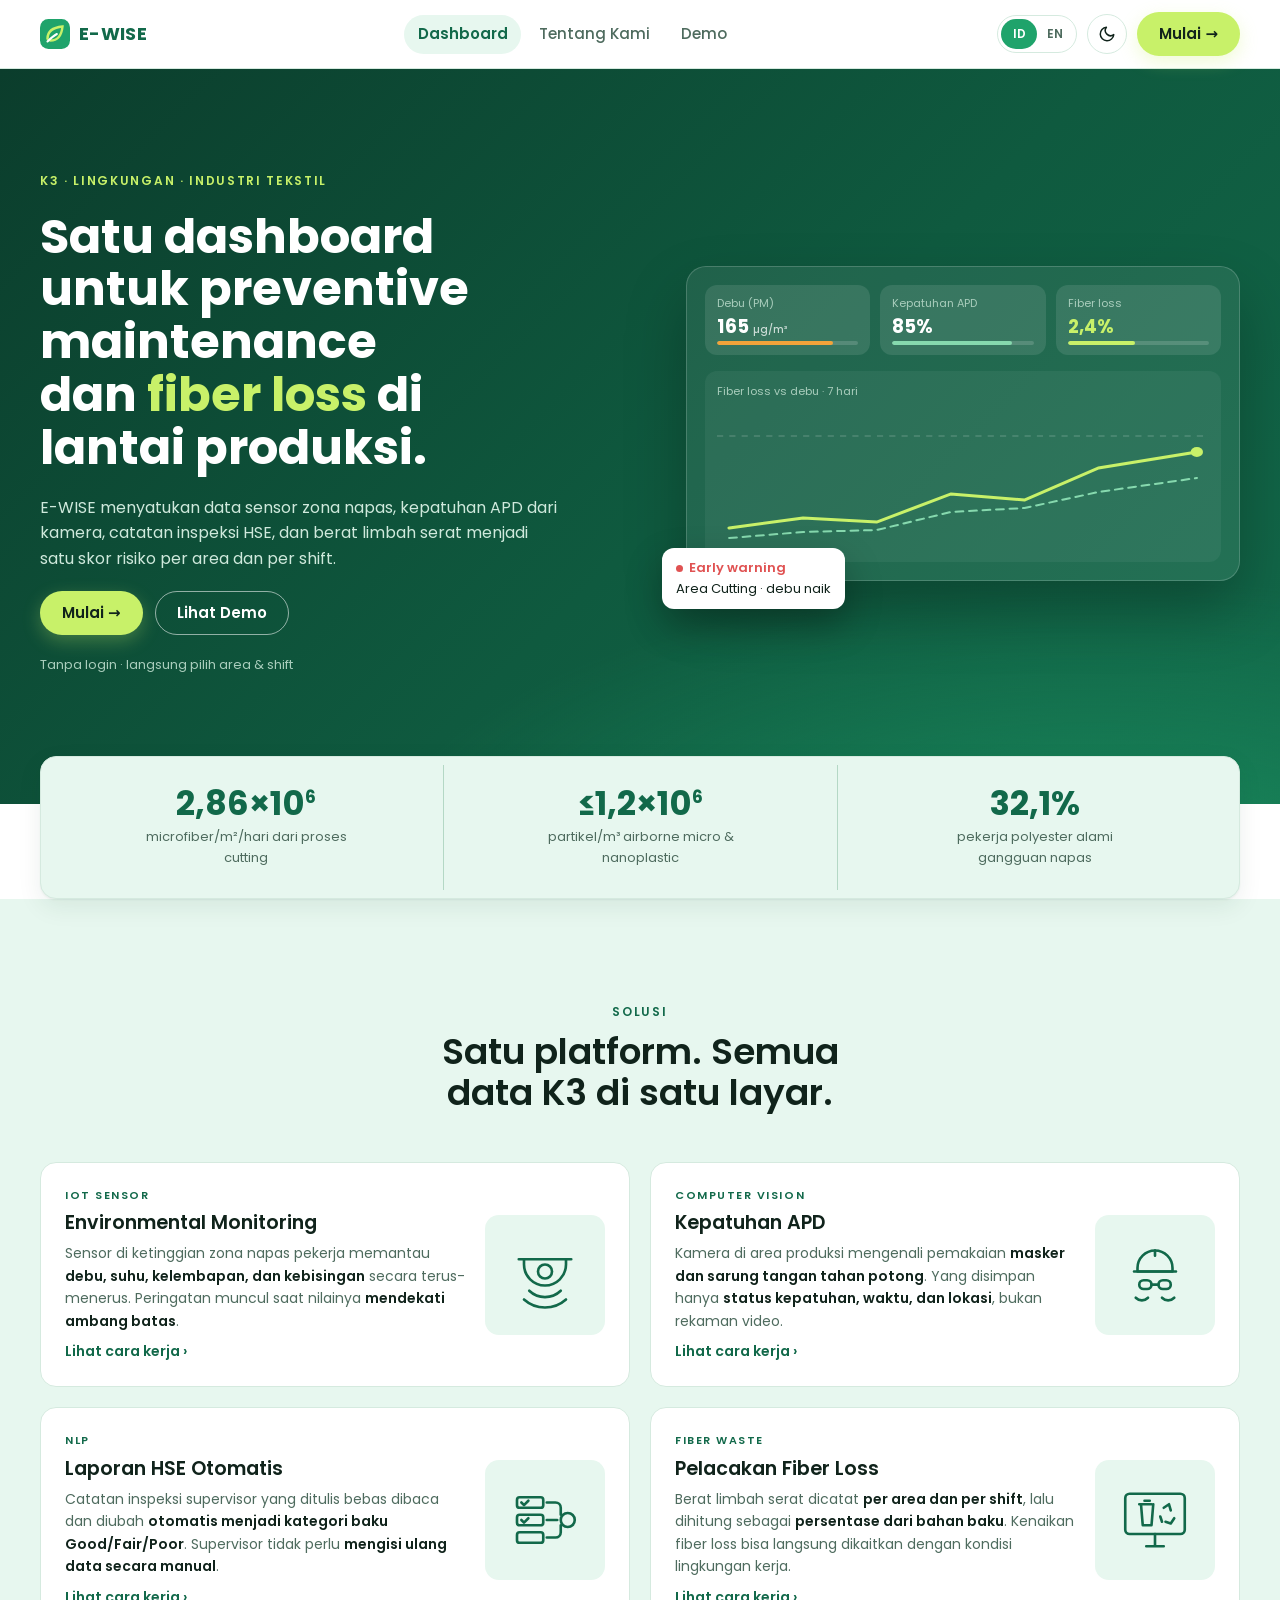
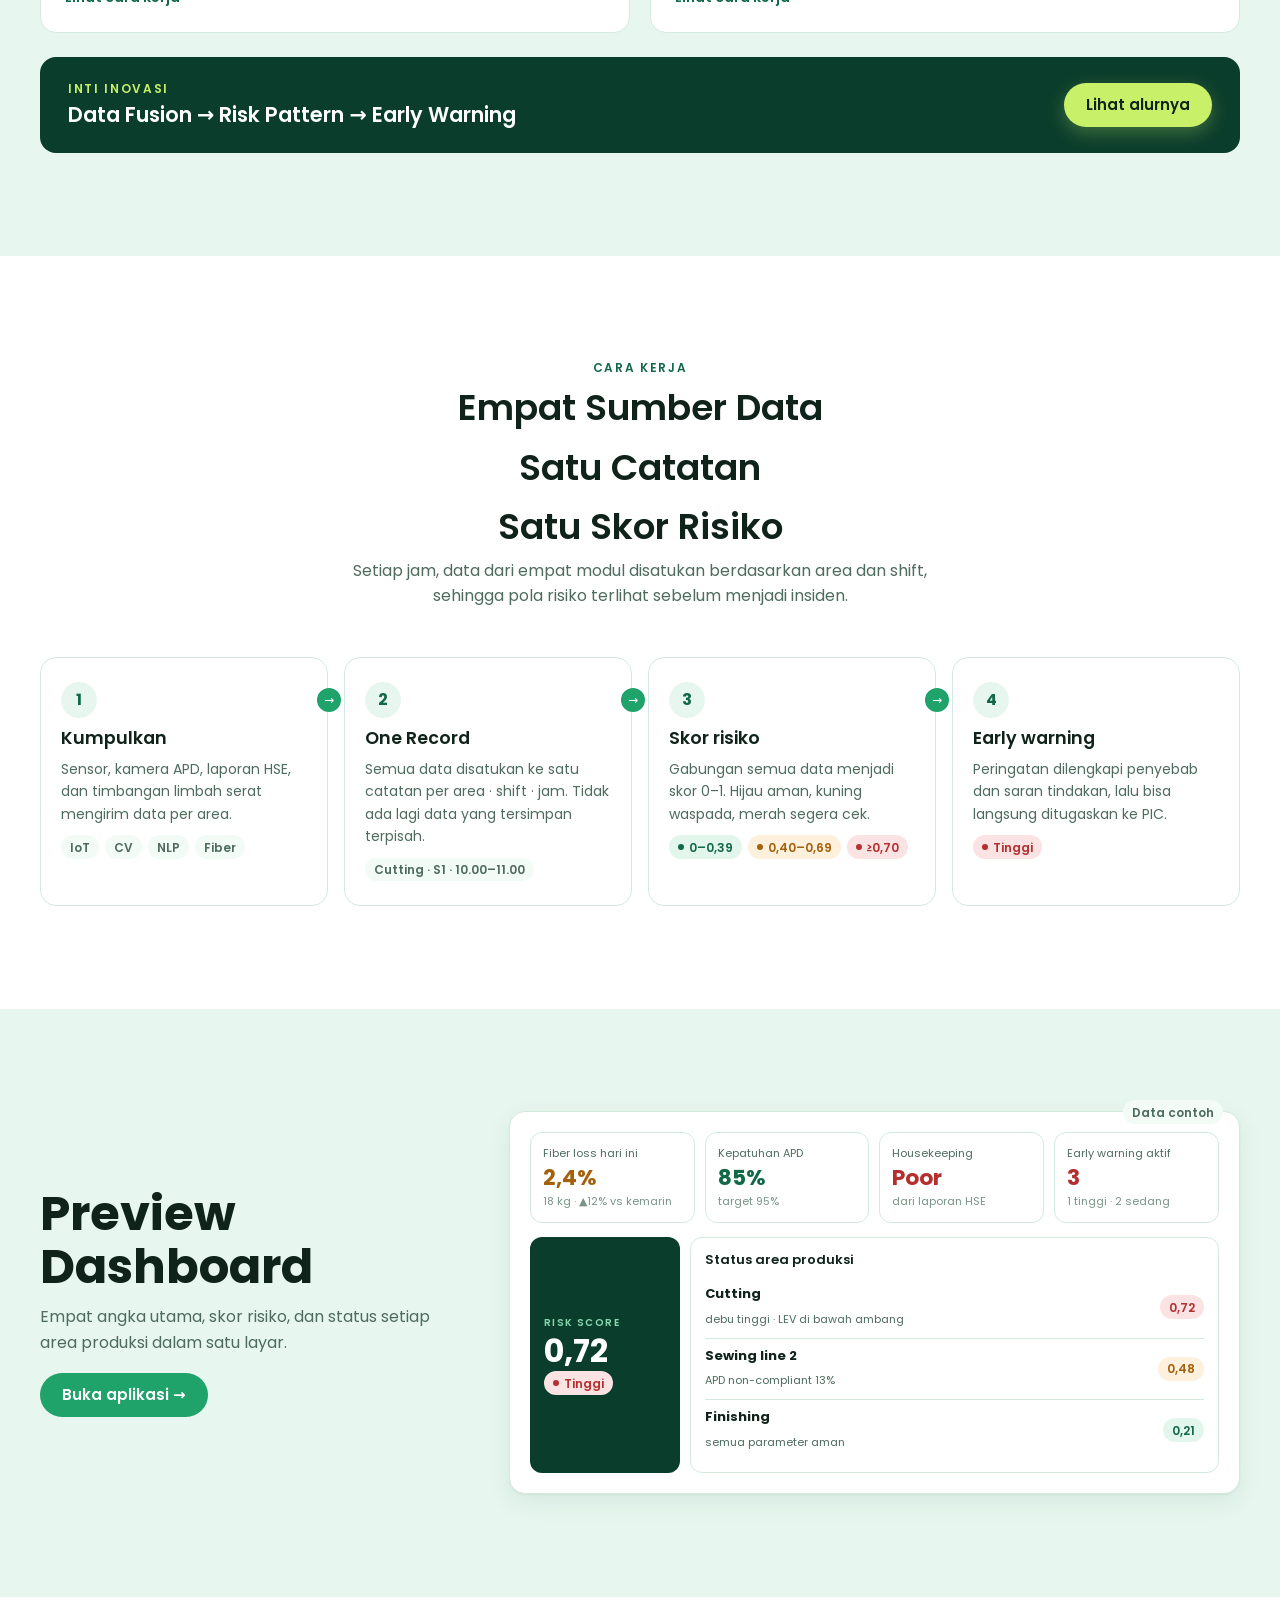
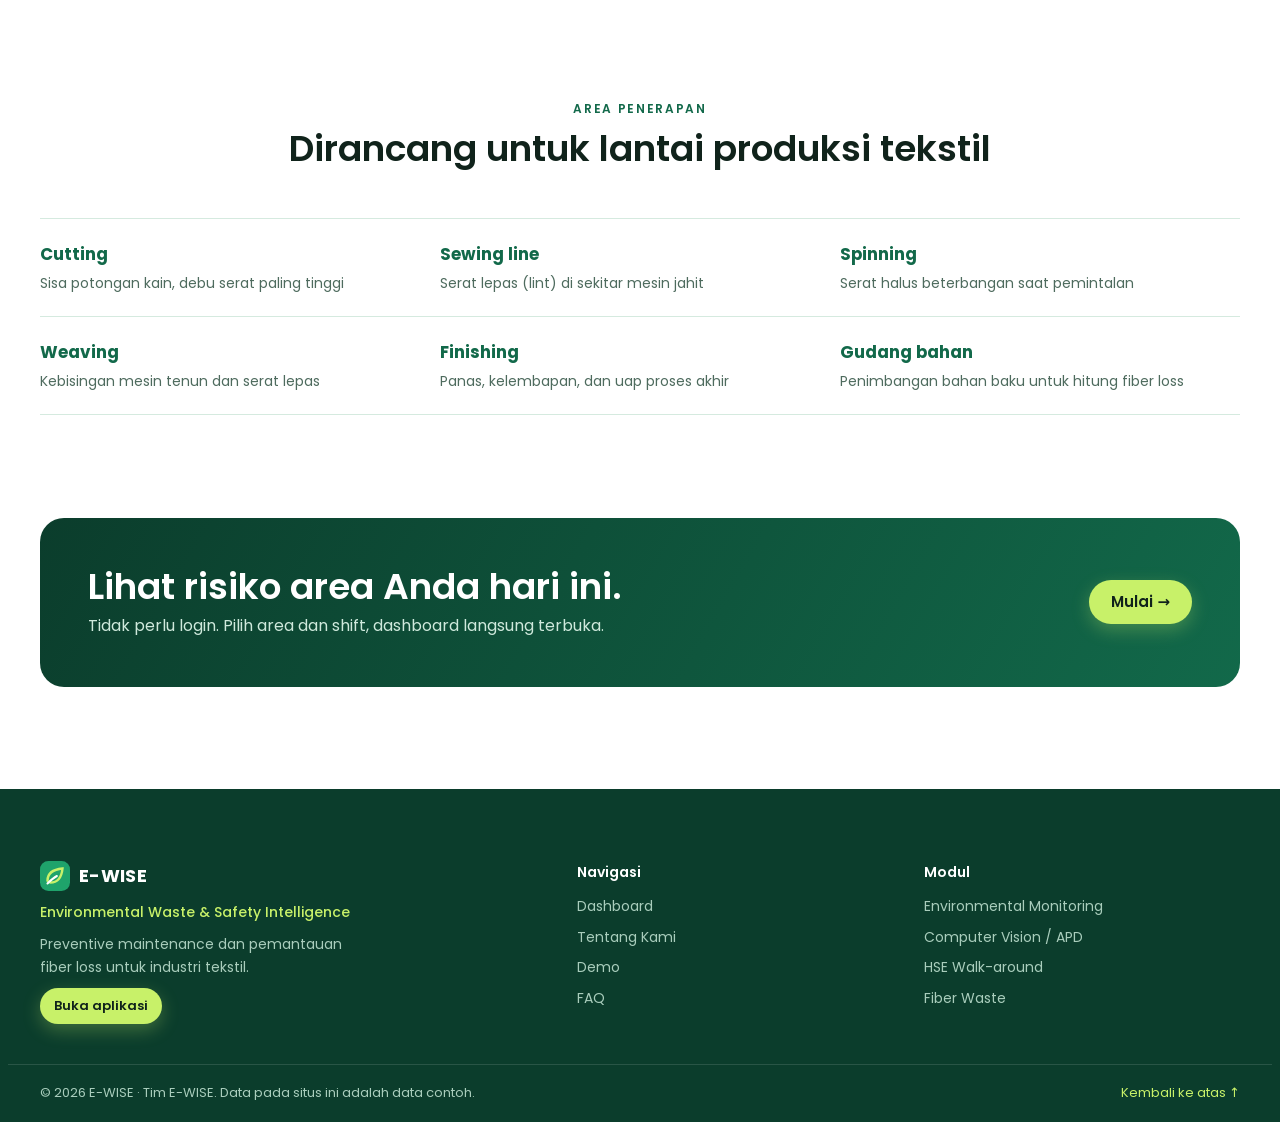
==== commit a418aafb: "Revisi website" ====
--- a/index.html
+++ b/index.html
@@ -5,7 +5,7 @@
 <meta name="viewport" content="width=device-width, initial-scale=1, viewport-fit=cover">
 <title>E-WISE</title>
 <meta name="claude:viewport-fit-sides" content="cover">
-<meta name="description" content="E-WISE — Environmental Waste & Safety Intelligence. Satu dashboard untuk paparan pekerja dan fiber loss di lantai produksi tekstil.">
+<meta name="description" content="E-WISE — Environmental Waste & Safety Intelligence. Satu dashboard untuk preventive maintenance dan fiber loss di lantai produksi tekstil.">
 <link rel="preconnect" href="https://fonts.googleapis.com">
 <link rel="preconnect" href="https://fonts.gstatic.com" crossorigin>
 <link rel="stylesheet" href="https://fonts.googleapis.com/css2?family=Poppins:wght@400;500;600;700&display=swap">
@@ -54,7 +54,7 @@
     <div class="wrap hero-inner">
       <div class="hero-copy">
         <p class="eyebrow eyebrow-lime" data-i18n="hero.eyebrow">K3 · Lingkungan · Industri Tekstil</p>
-        <h1 id="heroTitle" data-i18n-html="hero.title">Satu dashboard untuk paparan pekerja dan <span class="hl">fiber loss</span> di lantai produksi.</h1>
+        <h1 id="heroTitle" data-i18n-html="hero.title">Satu dashboard untuk preventive maintenance dan <span class="hl">fiber loss</span> di lantai produksi.</h1>
         <p class="hero-sub" data-i18n="hero.sub"></p>
         <div class="hero-cta">
           <a class="btn btn-accent" href="app.html" data-i18n="hero.ctaStart">Mulai →</a>
@@ -95,7 +95,6 @@
       <div class="stat"><b class="tabnum">≤1,2×10<sup>6</sup></b><span data-i18n="stats.s2"></span></div>
       <div class="stat"><b class="tabnum">32,1%</b><span data-i18n="stats.s3"></span></div>
     </div>
-    <p class="caption stats-note" data-i18n="stats.note"></p>
   </div>
 
   <!-- Solusi: 4 modul -->
@@ -159,14 +158,14 @@
     <div class="wrap">
       <header class="sec-head">
         <p class="eyebrow" data-i18n="how.eyebrow">Cara kerja</p>
-        <h2 data-i18n="how.title"></h2>
+        <h2 class="how-title" data-i18n-html="how.title"></h2>
         <p class="sec-sub" data-i18n="how.sub"></p>
       </header>
       <ol class="flow">
         <li class="flow-step"><span class="flow-n">1</span><h3 data-i18n="how.s1t"></h3><p data-i18n="how.s1d"></p>
           <div class="flow-sources"><span class="chip chip-neutral no-dot">IoT</span><span class="chip chip-neutral no-dot">CV</span><span class="chip chip-neutral no-dot">NLP</span><span class="chip chip-neutral no-dot">Fiber</span></div></li>
         <li class="flow-step"><span class="flow-n">2</span><h3 data-i18n="how.s2t"></h3><p data-i18n="how.s2d"></p>
-          <code class="flow-code">Cutting · S1 · 10.00–11.00</code></li>
+          <div class="flow-sources"><span class="chip chip-neutral no-dot">Cutting · S1 · 10.00–11.00</span></div></li>
         <li class="flow-step"><span class="flow-n">3</span><h3 data-i18n="how.s3t"></h3><p data-i18n="how.s3d"></p>
           <div class="flow-scale"><span class="chip chip-ok">0–0,39</span><span class="chip chip-warn">0,40–0,69</span><span class="chip chip-risk">≥0,70</span></div></li>
         <li class="flow-step"><span class="flow-n">4</span><h3 data-i18n="how.s4t"></h3><p data-i18n="how.s4d"></p>
@@ -179,8 +178,7 @@
   <div class="section section-soft" id="preview">
     <div class="wrap preview-grid">
       <header class="sec-head sec-head-left">
-        <p class="eyebrow" data-i18n="preview.eyebrow">Preview dashboard</p>
-        <h2 data-i18n="preview.title"></h2>
+        <h2 class="preview-title" data-i18n="preview.title">Preview Dashboard</h2>
         <p class="sec-sub" data-i18n="preview.sub"></p>
         <a class="btn btn-primary" href="app.html" data-i18n="preview.open">Buka aplikasi →</a>
       </header>
@@ -251,56 +249,78 @@
     </div>
   </div>
 
-  <!-- Masalah (shortcut Tentang Kami — sesuai brief) -->
+  <!-- Masalah: tiga penyebab (gap) -->
   <div class="section section-tight" id="masalah">
     <div class="wrap">
       <header class="sec-head">
         <p class="eyebrow" data-i18n="about.probEyebrow">Masalah</p>
-        <h2 class="prob-title" data-i18n-html="about.probTitle"></h2>
-      </header>
-      <div class="problems">
-        <article class="problem card">
-          <div class="problem-ic"><svg viewBox="0 0 64 64" fill="none" stroke="currentColor" stroke-width="2.5" stroke-linecap="round" stroke-linejoin="round"><circle cx="30" cy="24" r="10"/><path d="M14 56c0-10 7-16 16-16s16 6 16 16"/><path d="M22 30h16v6H22z"/><circle cx="48" cy="20" r="3"/><circle cx="54" cy="28" r="2"/><circle cx="50" cy="12" r="2"/></svg></div>
-          <div>
-            <h3 data-i18n="about.p1t"></h3>
-            <p data-i18n-html="about.p1d"></p>
-            <span class="chip chip-ok no-dot" data-i18n="about.p1s"></span>
-          </div>
-        </article>
-        <article class="problem card">
-          <div class="problem-ic"><svg viewBox="0 0 64 64" fill="none" stroke="currentColor" stroke-width="2.5" stroke-linecap="round" stroke-linejoin="round"><path d="M8 18h18l4 6h26v28H8z"/><circle cx="32" cy="36" r="5"/><path d="M24 48c1-4 4-6 8-6s7 2 8 6"/></svg></div>
-          <div>
-            <h3 data-i18n="about.p2t"></h3>
-            <p data-i18n-html="about.p2d"></p>
-            <span class="chip chip-ok no-dot" data-i18n="about.p2s"></span>
-          </div>
-        </article>
-      </div>
-    </div>
-  </div>
-
-  <!-- Cerita + visi misi -->
-  <div class="section section-soft">
-    <div class="wrap story">
-      <div class="story-text">
-        <p class="eyebrow" data-i18n="about.storyEyebrow">Cerita</p>
-        <h2 data-i18n="about.storyTitle"></h2>
-        <p data-i18n="about.story1"></p>
-        <p data-i18n="about.story2"></p>
-      </div>
-      <div class="vm">
-        <div class="vm-card band">
-          <p class="eyebrow eyebrow-lime" data-i18n="about.visiT">Visi</p>
-          <p class="vm-visi" data-i18n="about.visi"></p>
-        </div>
-        <div class="vm-card card">
-          <p class="eyebrow" data-i18n="about.misiT">Misi</p>
-          <ol class="misi">
-            <li data-i18n="about.misi1"></li>
-            <li data-i18n="about.misi2"></li>
-            <li data-i18n="about.misi3"></li>
-          </ol>
-        </div>
+        <h2 class="prob-title" data-i18n="about.probTitle"></h2>
+        <p class="sec-sub" data-i18n-html="about.probSub"></p>
+      </header>
+      <div class="causes">
+        <article class="cause cause-1">
+          <h3 data-i18n="about.c1h"></h3>
+          <p class="cause-big tabnum">±11 rb</p>
+          <p class="cause-d" data-i18n-html="about.c1d"></p>
+          <span class="need" data-i18n="about.need1"></span>
+        </article>
+        <article class="cause cause-2">
+          <h3 data-i18n="about.c2h"></h3>
+          <p class="cause-big tabnum">7×</p>
+          <p class="cause-d" data-i18n-html="about.c2d"></p>
+          <span class="need" data-i18n-html="about.need2"></span>
+        </article>
+        <article class="cause cause-3">
+          <h3 data-i18n="about.c3h"></h3>
+          <p class="cause-big tabnum">600 : 1</p>
+          <p class="cause-d" data-i18n-html="about.c3d"></p>
+          <span class="need" data-i18n-html="about.need3"></span>
+        </article>
+      </div>
+    </div>
+  </div>
+
+  <!-- Latar belakang (versi teks) + landasan teori -->
+  <div class="section section-soft" id="landasan">
+    <div class="wrap">
+      <header class="sec-head">
+        <p class="eyebrow" data-i18n="about.whyEyebrow">Latar belakang</p>
+        <h2 data-i18n="about.whyTitle"></h2>
+      </header>
+      <div class="why">
+        <div class="why-text">
+          <h3 data-i18n-html="about.nowQ"></h3>
+          <ul class="timeline">
+            <li><span class="chip chip-ok no-dot">2027</span><span data-i18n="about.t1"></span></li>
+            <li><span class="chip chip-ok no-dot">2028</span><span data-i18n="about.t2"></span></li>
+            <li><span class="chip chip-ok no-dot">2029</span><span data-i18n="about.t3"></span></li>
+          </ul>
+          <p data-i18n-html="about.market"></p>
+        </div>
+        <div class="why-answer band">
+          <p data-i18n-html="about.question"></p>
+          <p class="why-ans" data-i18n-html="about.answer"></p>
+        </div>
+      </div>
+
+      <header class="sec-head sec-head-theory">
+        <p class="eyebrow" data-i18n="about.thEyebrow">Landasan teori</p>
+        <h2 data-i18n="about.thTitle"></h2>
+      </header>
+      <div class="theories">
+        <article class="theory card">
+          <h3 data-i18n="about.pmT"></h3>
+          <p data-i18n="about.pmD"></p>
+          <p class="theory-link" data-i18n-html="about.pmE"></p>
+        </article>
+        <article class="theory card">
+          <h3 data-i18n="about.sfT"></h3>
+          <h4 data-i18n="about.s2T"></h4>
+          <p data-i18n="about.s2D"></p>
+          <h4 data-i18n="about.s3T"></h4>
+          <p data-i18n="about.s3D"></p>
+          <p class="theory-link" data-i18n-html="about.sfE"></p>
+        </article>
       </div>
     </div>
   </div>
@@ -325,14 +345,23 @@
     <div class="wrap">
       <header class="sec-head">
         <p class="eyebrow" data-i18n="about.teamEyebrow">Tim</p>
-        <h2 data-i18n="about.teamTitle">Tim G04</h2>
-        <p class="caption" data-i18n="about.teamNote"></p>
-      </header>
-      <ul class="team">
-        <li class="member card"><div class="avatar">1</div><b data-i18n="about.memberName">Nama anggota</b><span data-i18n="about.r1"></span></li>
-        <li class="member card"><div class="avatar">2</div><b data-i18n="about.memberName">Nama anggota</b><span data-i18n="about.r2"></span></li>
-        <li class="member card"><div class="avatar">3</div><b data-i18n="about.memberName">Nama anggota</b><span data-i18n="about.r3"></span></li>
-        <li class="member card"><div class="avatar">4</div><b data-i18n="about.memberName">Nama anggota</b><span data-i18n="about.r4"></span></li>
+        <h2 data-i18n="about.teamTitle">Tim E-WISE</h2>
+      </header>
+      <ul class="team team-2">
+        <li class="member card">
+          <!-- Foto: simpan di assets/img/kayla-shafira.jpg (rasio 1:1 / persegi) -->
+          <div class="avatar"><img src="assets/img/kayla-shafira.jpg" alt="Kayla Shafira" onerror="this.remove()">KS</div>
+          <b>Kayla Shafira</b>
+          <span data-i18n="about.r1"></span>
+          <small data-i18n="about.dept"></small>
+        </li>
+        <li class="member card">
+          <!-- Foto: simpan di assets/img/maliq-abani-novarino.jpg (rasio 1:1 / persegi) -->
+          <div class="avatar"><img src="assets/img/maliq-abani-novarino.jpg" alt="Maliq Abani Novarino" onerror="this.remove()">MA</div>
+          <b>Maliq Abani Novarino</b>
+          <span data-i18n="about.r2"></span>
+          <small data-i18n="about.dept"></small>
+        </li>
       </ul>
     </div>
   </div>
@@ -438,11 +467,6 @@
       <a href="#demo-4">HSE Walk-around</a>
       <a href="#demo-5">Fiber Waste</a>
     </div>
-    <div class="footer-col">
-      <p class="footer-h" data-i18n="footer.colContact">Kontak</p>
-      <p data-i18n="footer.contactNote"></p>
-      <p><span data-i18n="footer.email">Email tim</span>: <span class="selectable">tim.ewise@example.com</span></p>
-    </div>
   </div>
   <div class="wrap footer-bottom">
     <p data-i18n="footer.copy"></p>
--- a/assets/css/site.css
+++ b/assets/css/site.css
@@ -136,7 +136,6 @@
 .stat b { font-size: clamp(1.6rem, 1.2rem + 1.4vw, 2.1rem); font-weight: 700; color: var(--brand-strong); line-height: 1; }
 .stat sup { font-size: .5em; }
 .stat span { font-size: .8125rem; color: var(--text-muted); max-width: 26ch; }
-.stats-note { text-align: center; margin: 12px 0 0; }
 @media (max-width: 680px) {
   .stats { grid-template-columns: 1fr; }
   .stat + .stat { border-left: 0; border-top: 1px solid var(--border-strong); }
@@ -180,7 +179,6 @@
 .flow-step h3 { font-size: 1.1rem; }
 .flow-step p { font-size: .875rem; color: var(--text-muted); }
 .flow-sources, .flow-scale { display: flex; flex-wrap: wrap; gap: 6px; }
-.flow-code { font-size: .75rem; background: var(--bg-soft); color: var(--brand-text); padding: .3em .6em; border-radius: 6px; justify-self: start; }
 @media (max-width: 980px) {
   .flow { grid-template-columns: repeat(2, minmax(0, 1fr)); }
   .flow-step:nth-child(2)::after { display: none; }
@@ -269,10 +267,55 @@
 @media (max-width: 760px) { .stds { grid-template-columns: 1fr; } }
 
 /* ---------- Tim ---------- */
+.how-title .line { display: block; }
+.how-title .line + .line { margin-top: .5em; }
+.preview-title { font-size: var(--fs-h1); font-weight: 700; line-height: 1.1; }
+.sec-sub b { color: var(--text); }
+
+/* Masalah: tiga penyebab */
+.causes { display: grid; grid-template-columns: repeat(3, minmax(0, 1fr)); gap: 16px; }
+.cause { display: grid; align-content: start; justify-items: center; text-align: center; gap: 8px; padding: 28px 20px; border-radius: var(--radius-card); background: var(--bg-soft); border: 1px solid var(--border); }
+.cause h3 { font-size: 1.1rem; }
+.cause-big { margin: 0; font-size: clamp(2.2rem, 1.6rem + 2vw, 3rem); font-weight: 700; line-height: 1.1; color: var(--brand-strong); }
+.cause-d { font-size: .9375rem; color: var(--text-muted); }
+.cause-d b { color: var(--text); }
+.cause-3 { background: var(--c-deep, #2B5144); border-color: transparent; }
+.cause-3 h3, .cause-3 .cause-big { color: #fff; }
+.cause-3 .cause-d, .cause-3 .cause-d b { color: #DDEFE5; }
+.need { margin-top: 10px; padding: .45em 1.2em; border: 1px solid var(--border-strong); border-radius: var(--radius-pill); font-size: .8125rem; font-weight: 600; background: var(--surface); color: var(--text); }
+.cause-3 .need { border-color: transparent; }
+@media (max-width: 860px) { .causes { grid-template-columns: 1fr; } }
+
+/* Latar belakang + teori */
+.why { display: grid; grid-template-columns: minmax(0, 1.1fr) minmax(0, 1fr); gap: clamp(24px, 4vw, 48px); align-items: stretch; }
+.why-text { display: grid; gap: 14px; align-content: start; }
+.why-text h3 { font-size: 1.35rem; }
+.why-text p { color: var(--text-muted); max-width: 60ch; }
+.why-text p b { color: var(--text); }
+.timeline { list-style: none; margin: 0; padding: 0; display: grid; gap: 10px; }
+.timeline li { display: flex; align-items: center; gap: 12px; font-weight: 500; }
+.why-answer { border-radius: var(--radius-card); padding: clamp(24px, 3vw, 36px); display: grid; gap: 16px; align-content: center; }
+.why-answer p { color: var(--on-band); font-size: 1.1rem; line-height: 1.5; }
+.why-answer b { color: var(--c-lime); }
+.why-ans { font-size: 1.35rem !important; font-weight: 600; }
+.sec-head-theory { margin-top: clamp(40px, 5vw, 64px); }
+.theories { display: grid; grid-template-columns: repeat(2, minmax(0, 1fr)); gap: 20px; }
+.theory { padding: 28px; display: grid; gap: 10px; align-content: start; }
+.theory h3 { font-size: 1.25rem; color: var(--brand-strong); }
+.theory h4 { font-size: 1rem; margin-top: 6px; }
+.theory p { font-size: .9375rem; color: var(--text-muted); }
+.theory-link { padding-top: 12px; margin-top: 4px; border-top: 1px solid var(--border); }
+.theory-link b { color: var(--text); }
+@media (max-width: 860px) { .why, .theories { grid-template-columns: 1fr; } }
+
 .team { list-style: none; margin: 0; padding: 0; display: grid; grid-template-columns: repeat(4, minmax(0, 1fr)); gap: 16px; }
 .member { display: grid; justify-items: center; text-align: center; gap: 6px; padding: 24px 16px; }
-.avatar { width: 72px; height: 72px; border-radius: 50%; display: grid; place-items: center; background: var(--bg-soft); color: var(--brand-strong); font-weight: 700; font-size: 1.4rem; margin-bottom: 6px; border: 2px dashed var(--border-strong); }
-.member span { font-size: .8125rem; color: var(--text-muted); }
+.team-2 { grid-template-columns: repeat(2, minmax(0, 1fr)); max-width: 640px; margin-inline: auto; }
+.member small { font-size: .75rem; color: var(--text-muted); }
+.avatar { position: relative; overflow: hidden; width: 112px; height: 112px; border-radius: 50%; display: grid; place-items: center; background: var(--bg-soft); color: var(--brand-strong); font-weight: 700; font-size: 1.4rem; margin-bottom: 6px; border: 2px dashed var(--border-strong); }
+.avatar img { position: absolute; inset: 0; width: 100%; height: 100%; object-fit: cover; }
+.member span { font-size: .875rem; font-weight: 600; color: var(--brand-strong); }
+@media (max-width: 520px) { .team-2 { grid-template-columns: 1fr; } }
 @media (max-width: 860px) { .team { grid-template-columns: repeat(2, minmax(0, 1fr)); } }
 
 /* ---------- Journey ---------- */
@@ -373,7 +416,7 @@
 
 /* ---------- Footer ---------- */
 .site-footer { padding-top: clamp(48px, 6vw, 72px); }
-.footer-inner { display: grid; grid-template-columns: minmax(0, 1.4fr) repeat(3, minmax(0, 1fr)); gap: 32px; padding-bottom: 40px; }
+.footer-inner { display: grid; grid-template-columns: minmax(0, 1.6fr) repeat(2, minmax(0, 1fr)); gap: 32px; padding-bottom: 40px; }
 .footer-brand { display: grid; gap: 10px; justify-items: start; align-content: start; }
 .footer-brand p { color: var(--on-band-muted); font-size: .875rem; max-width: 36ch; }
 .footer-tag { color: var(--accent) !important; font-weight: 500; }
